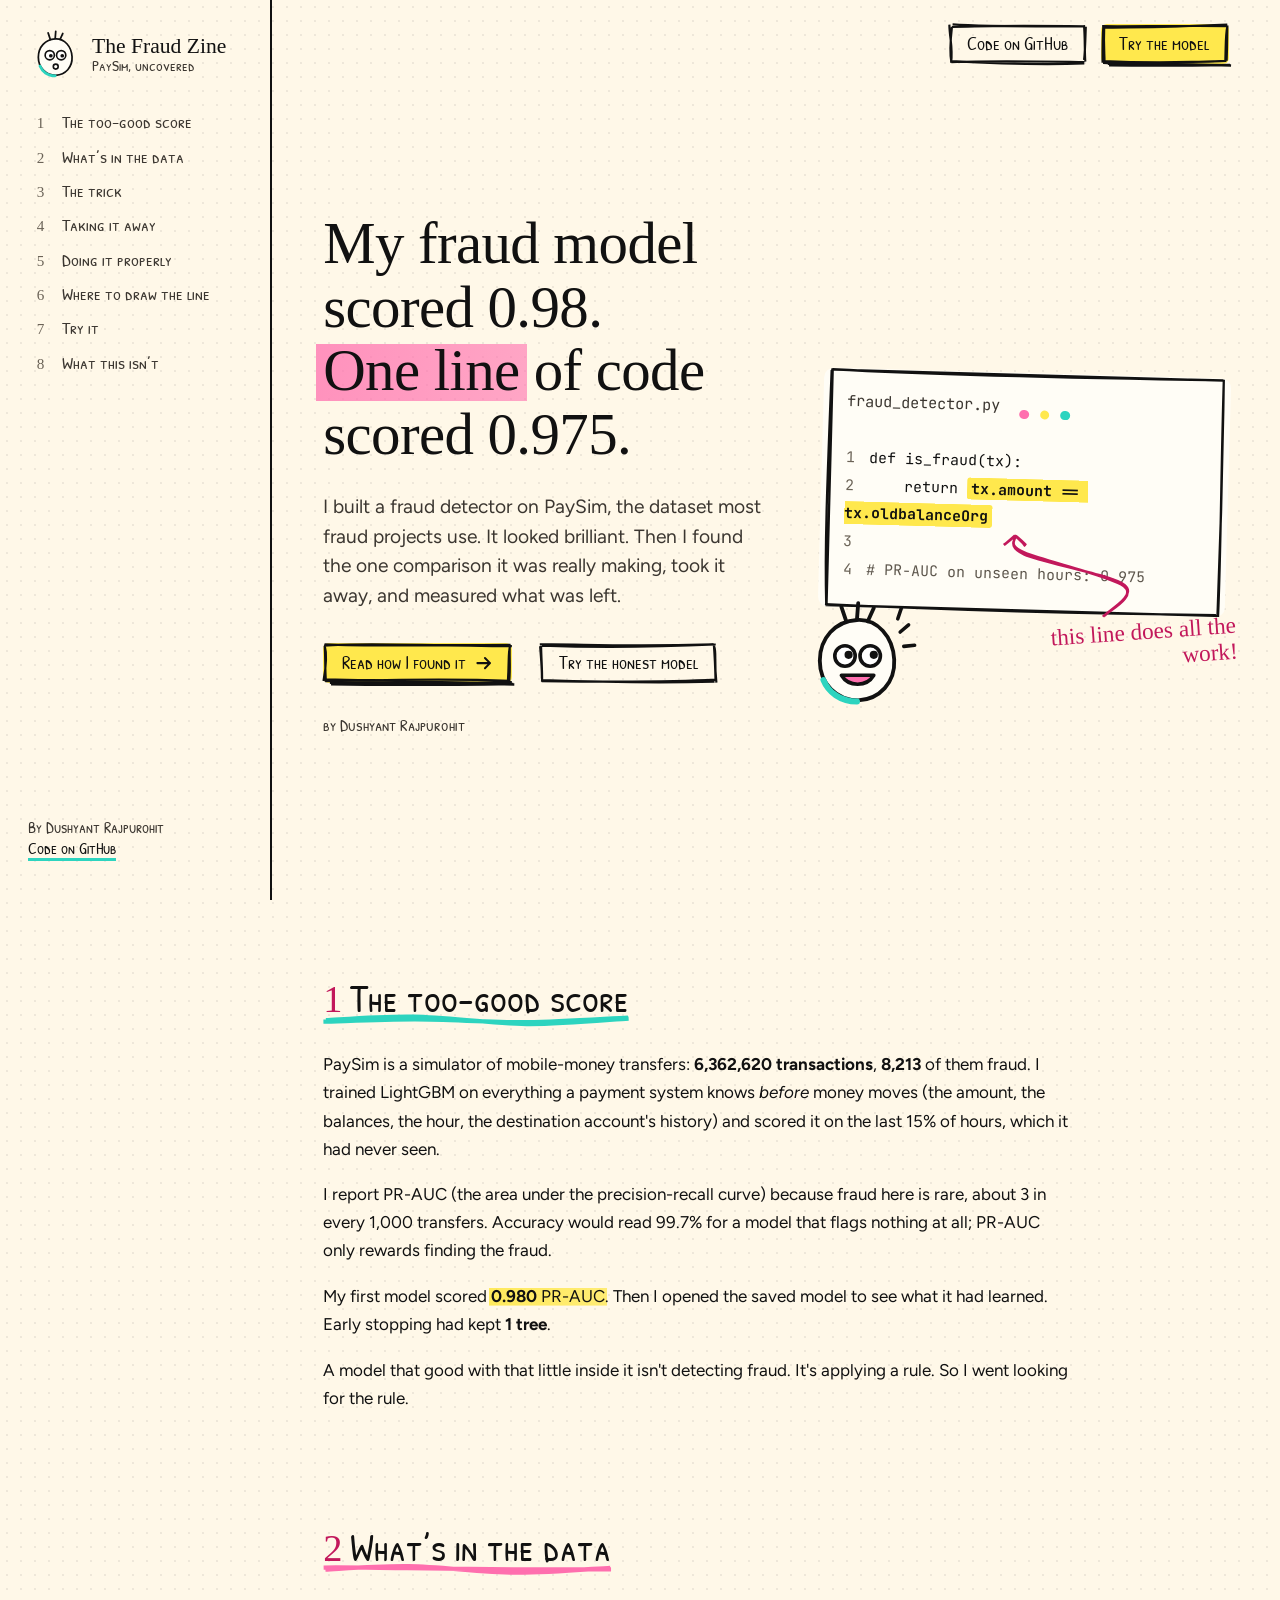
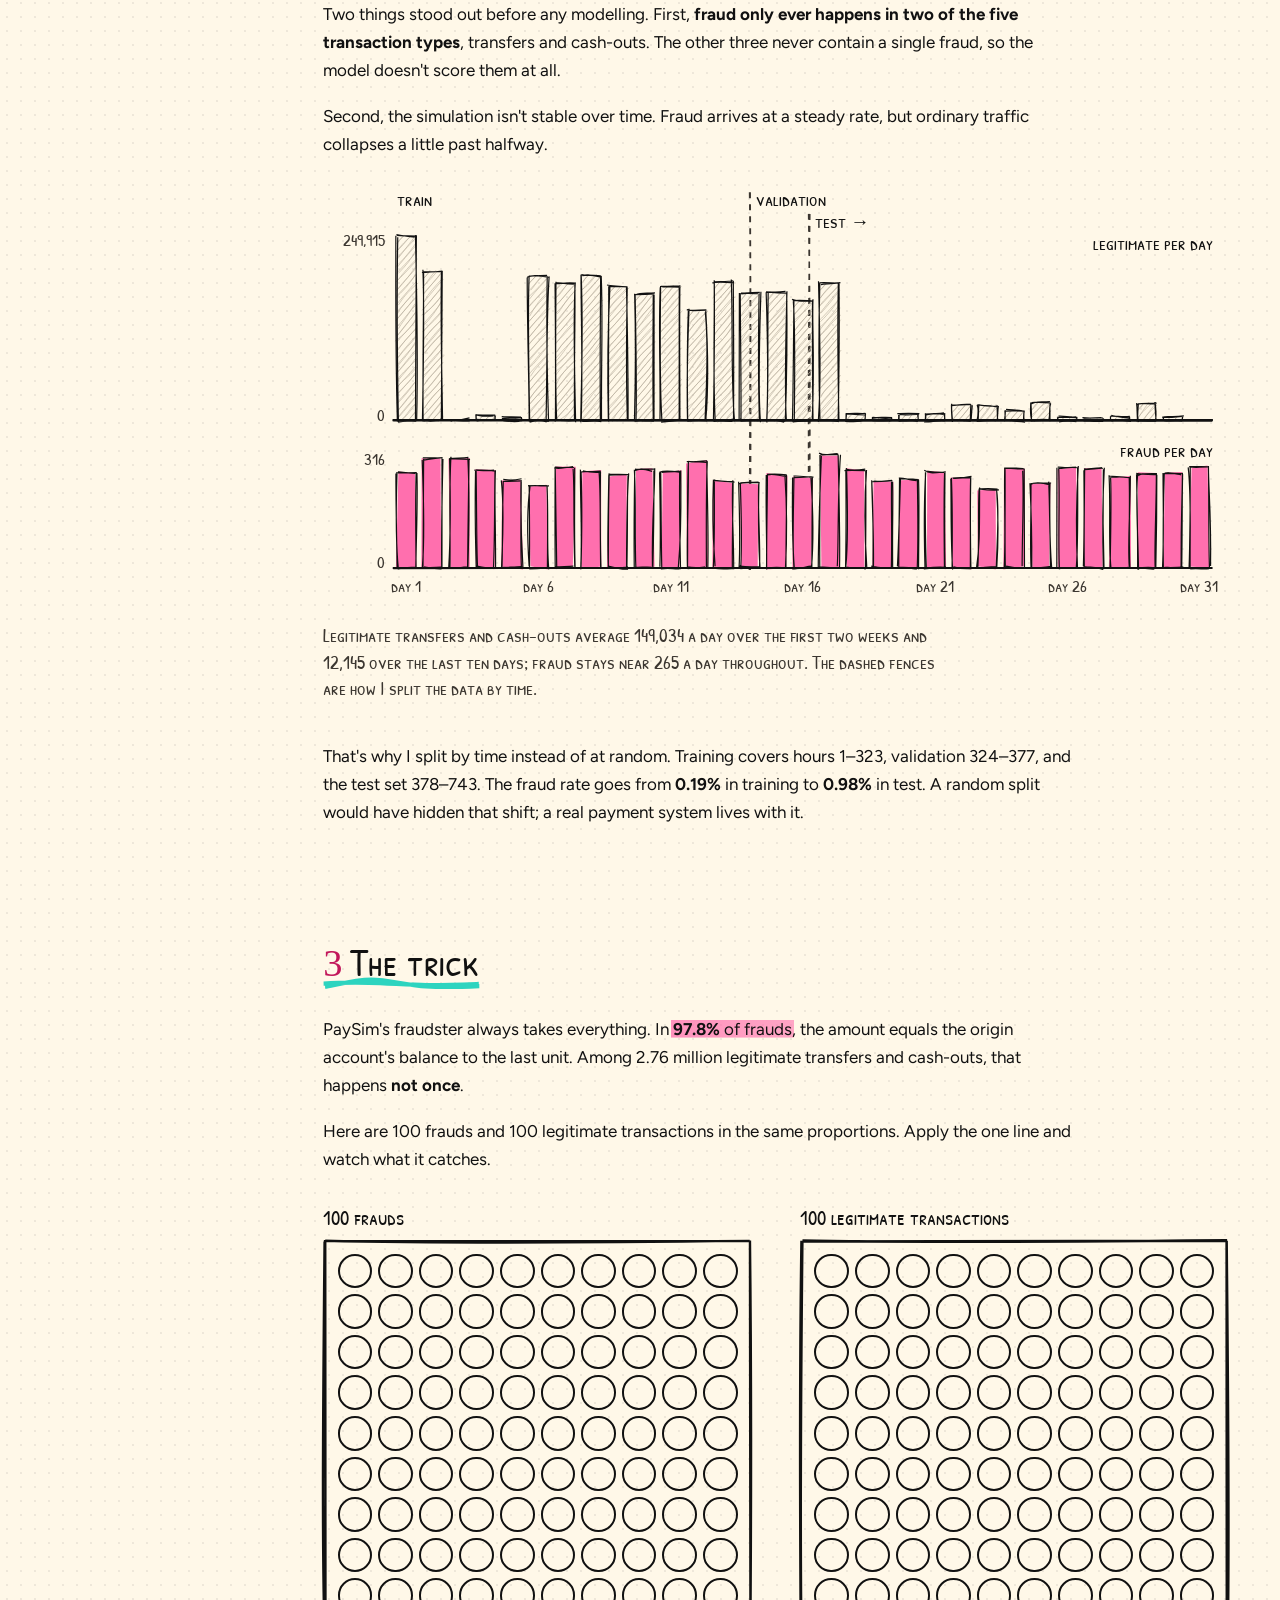
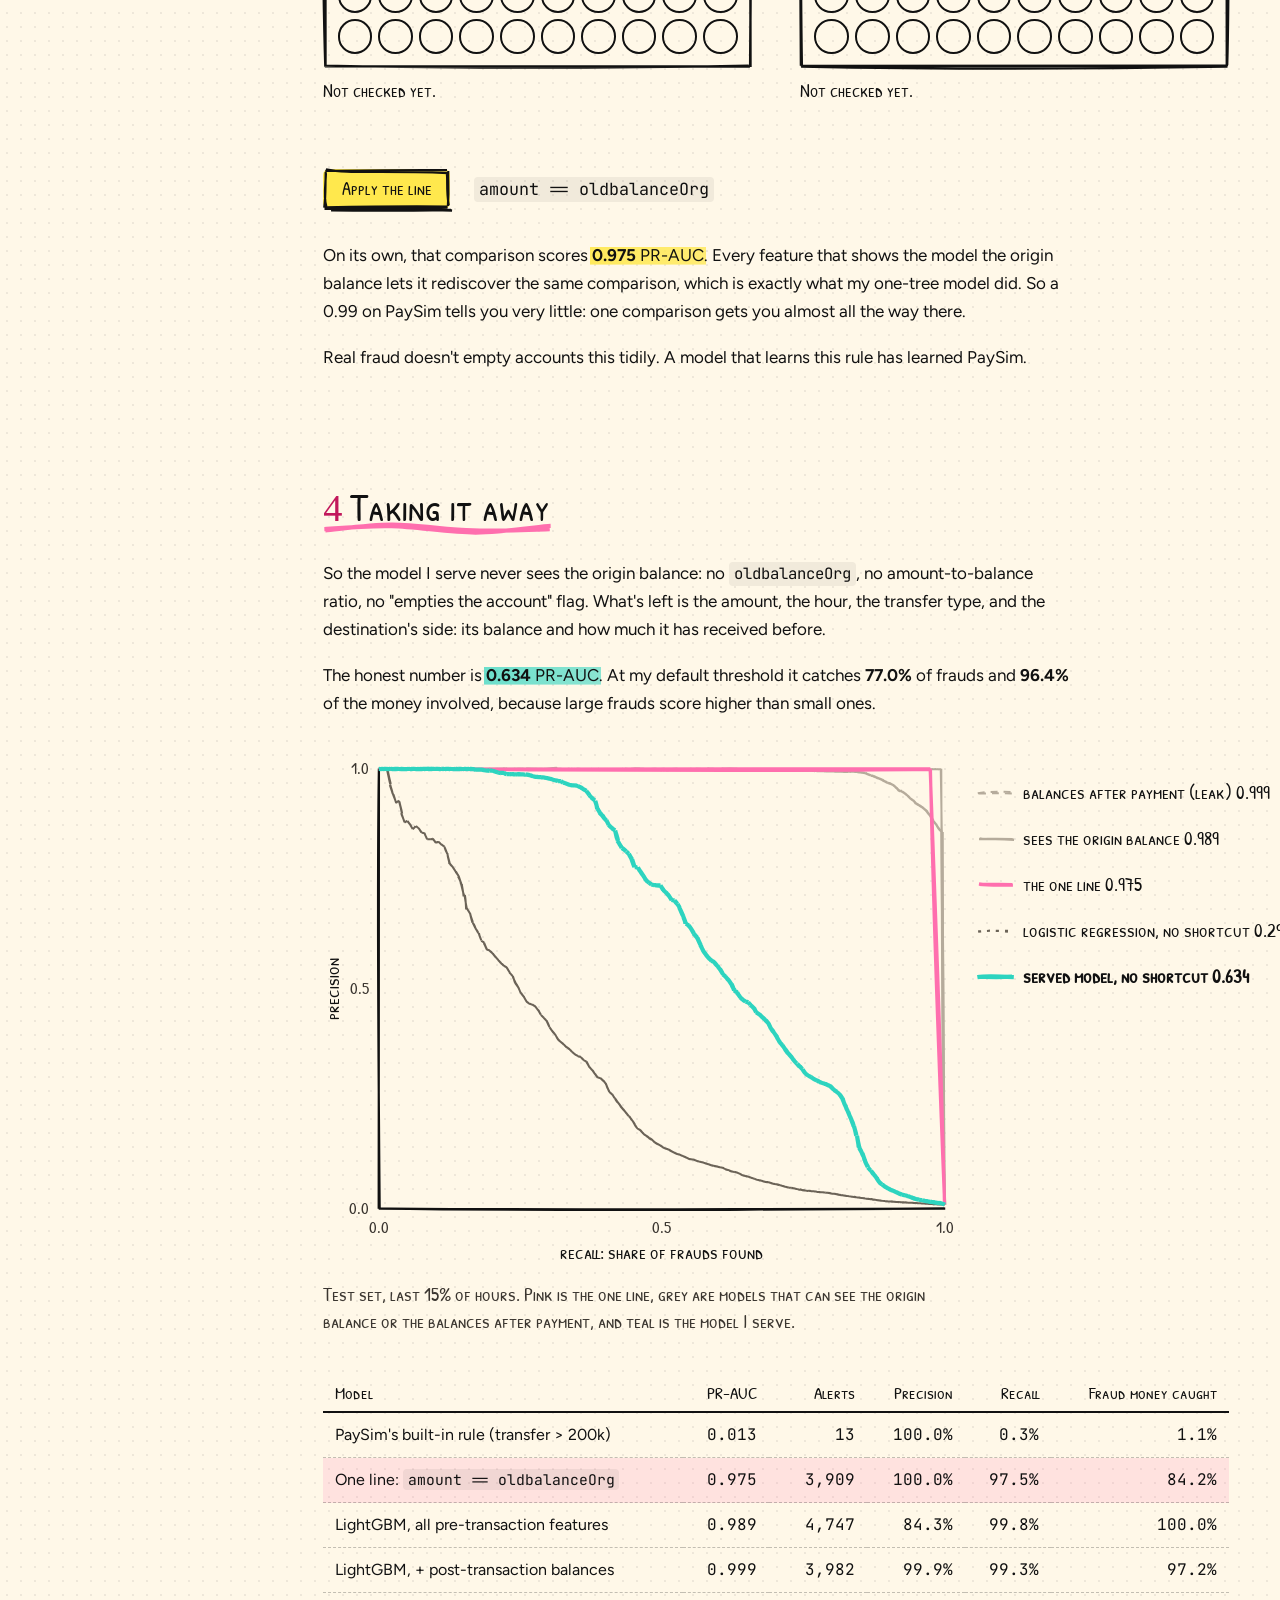
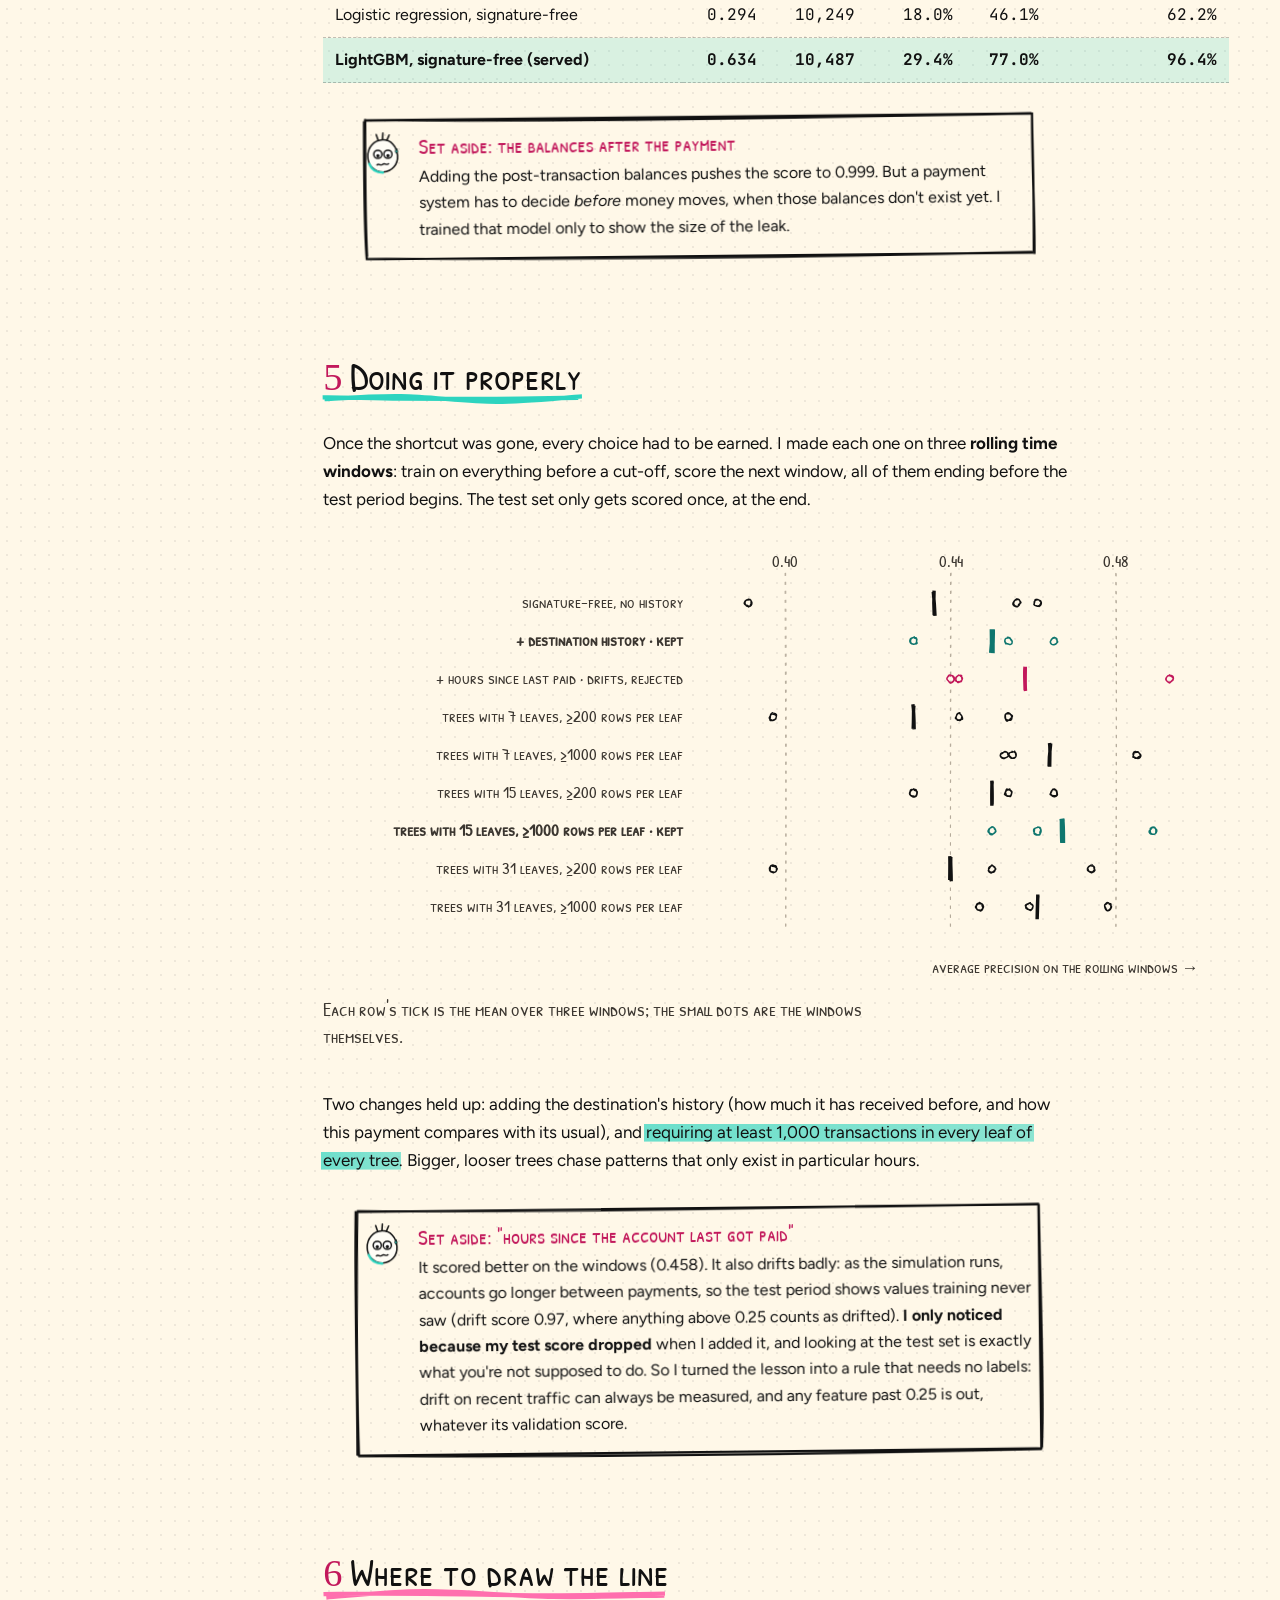
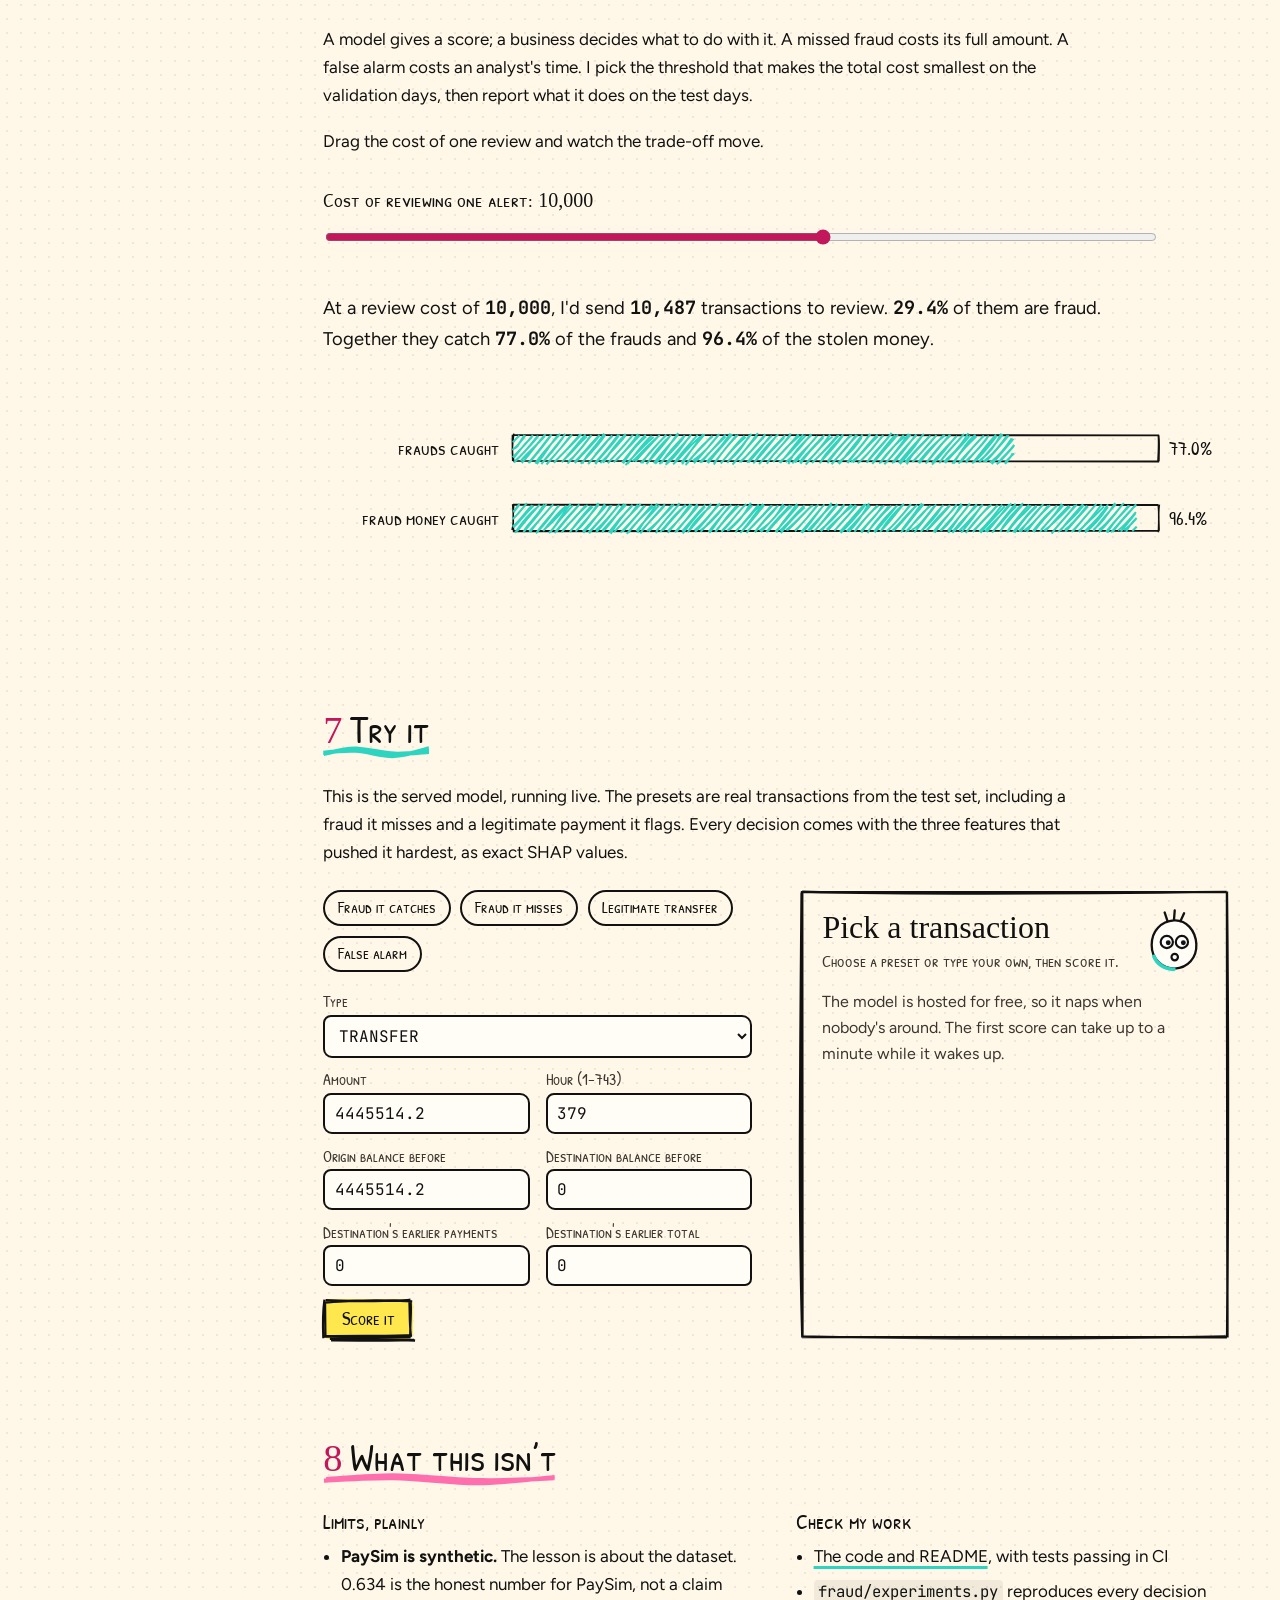
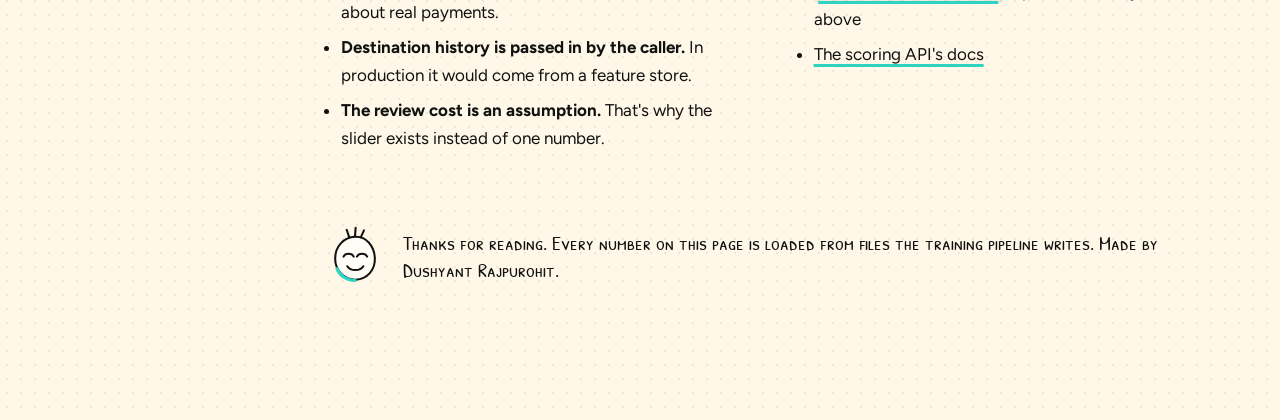
==== docs/index.html @ dcfe2e03 "Story site: a hand-drawn zine telling the project, every number loaded from pipeline output - docs/:" ====
<!doctype html>
<html lang="en">
<head>
<meta charset="utf-8">
<meta name="viewport" content="width=device-width, initial-scale=1">
<title>The Fraud Model That Learned One Line</title>
<meta name="description" content="My fraud model scored 0.98 on PaySim. One line of code scored 0.975. How I found the shortcut, took it away, and built an honest model, by Dushyant Rajpurohit.">
<meta property="og:title" content="The fraud model that learned one line">
<meta property="og:description" content="PaySim fraud can be caught with amount == oldbalanceOrg. Here's what is left when you take that away.">
<meta property="og:type" content="article">
<link rel="preconnect" href="https://fonts.googleapis.com">
<link rel="preconnect" href="https://fonts.gstatic.com" crossorigin>
<link href="https://fonts.googleapis.com/css2?family=Figtree:ital,wght@0,400;0,700;1,400&family=JetBrains+Mono:wght@400;700&family=Patrick+Hand+SC&family=Permanent+Marker&display=swap" rel="stylesheet">
<link rel="stylesheet" href="zine.css">
<link rel="icon" href="data:image/svg+xml,%3Csvg xmlns='http://www.w3.org/2000/svg' viewBox='0 0 100 100'%3E%3Ccircle cx='50' cy='55' r='32' fill='%23fff8e8' stroke='%23111' stroke-width='6'/%3E%3Ccircle cx='39' cy='52' r='6'/%3E%3Ccircle cx='61' cy='52' r='6'/%3E%3C/svg%3E">
</head>
<body>

<!-- the mascot, in four moods -->
<svg width="0" height="0" style="position:absolute" aria-hidden="true">
  <defs>
    <g id="m-head">
      <path d="M50 20c-18 1-31 15-31 34 0 19 14 33 32 33 18-1 31-15 30-34-1-19-14-34-31-33z" fill="#fffdf6" stroke="#111" stroke-width="3.2" stroke-linecap="round"/>
      <path d="M22 70c4 10 14 18 28 18" fill="none" stroke="#2dd4bf" stroke-width="5" stroke-linecap="round"/>
      <path d="M41 21l-4-12M50 19l1-13M59 21l5-11" stroke="#111" stroke-width="3.2" stroke-linecap="round"/>
    </g>
    <g id="m-eyes">
      <circle cx="40" cy="50" r="8.5" fill="#fff" stroke="#111" stroke-width="3"/>
      <circle cx="61" cy="50" r="8.5" fill="#fff" stroke="#111" stroke-width="3"/>
    </g>
  </defs>
  <symbol id="m-curious" viewBox="0 0 100 100">
    <use href="#m-head"/><use href="#m-eyes"/>
    <circle cx="42" cy="51" r="3.4" fill="#111"/><circle cx="63" cy="51" r="3.4" fill="#111"/>
    <circle cx="51" cy="71" r="4.5" fill="none" stroke="#111" stroke-width="3"/>
  </symbol>
  <symbol id="m-gotcha" viewBox="0 0 100 100">
    <use href="#m-head"/><use href="#m-eyes"/>
    <circle cx="43" cy="49" r="3.4" fill="#111"/><circle cx="64" cy="49" r="3.4" fill="#111"/>
    <path d="M37 66c6 10 21 10 27 0z" fill="#ff6fae" stroke="#111" stroke-width="3" stroke-linejoin="round"/>
    <path d="M86 30l7-6M89 42l9-1M84 19l3-9" stroke="#111" stroke-width="3" stroke-linecap="round"/>
  </symbol>
  <symbol id="m-worried" viewBox="0 0 100 100">
    <use href="#m-head"/><use href="#m-eyes"/>
    <circle cx="40" cy="53" r="3.4" fill="#111"/><circle cx="61" cy="53" r="3.4" fill="#111"/>
    <path d="M38 72c4-4 8 3 12-1s8 3 12-1" fill="none" stroke="#111" stroke-width="3" stroke-linecap="round"/>
    <path d="M79 38c3 5 3 9 0 10-3-1-3-5 0-10z" fill="#2dd4bf" stroke="#111" stroke-width="2"/>
  </symbol>
  <symbol id="m-happy" viewBox="0 0 100 100">
    <use href="#m-head"/>
    <path d="M32 51c3-6 13-6 16 0M53 51c3-6 13-6 16 0" fill="none" stroke="#111" stroke-width="3.2" stroke-linecap="round"/>
    <path d="M38 66c5 8 20 8 25 0" fill="none" stroke="#111" stroke-width="3.2" stroke-linecap="round"/>
  </symbol>
</svg>

<div class="layout">
  <nav class="rail" aria-label="Contents">
    <a class="brand" href="#top">
      <svg aria-hidden="true"><use href="#m-curious"/></svg>
      <span class="brand-name">The Fraud Zine<span>PaySim, uncovered</span></span>
    </a>
    <button class="toc-toggle" type="button" aria-expanded="false" aria-controls="toc">Contents</button>
    <ol class="toc" id="toc">
      <li><a href="#score"><span>1</span>The too-good score</a></li>
      <li><a href="#data"><span>2</span>What’s in the data</a></li>
      <li><a href="#trick"><span>3</span>The trick</a></li>
      <li><a href="#honest"><span>4</span>Taking it away</a></li>
      <li><a href="#properly"><span>5</span>Doing it properly</a></li>
      <li><a href="#threshold"><span>6</span>Where to draw the line</a></li>
      <li><a href="#try"><span>7</span>Try it</a></li>
      <li><a href="#limits"><span>8</span>What this isn’t</a></li>
    </ol>
    <p class="rail-note">By Dushyant Rajpurohit<br><a href="https://github.com/DushyantRajpurohit/paysim-fraud-detection">Code on GitHub</a></p>
  </nav>

  <main class="main" id="top">
    <div class="topbar">
      <a class="btn" href="https://github.com/DushyantRajpurohit/paysim-fraud-detection"><span>Code on GitHub</span></a>
      <a class="btn primary" href="#try"><span>Try the model</span></a>
    </div>

    <section class="hero" aria-labelledby="title">
      <div>
        <h1 id="title">My fraud model scored <span class="num" data-v="first.pr2">0.98</span>.<br><span class="hl p">One line</span> of code scored <span class="num" data-v="rule.pr">0.975</span>.</h1>
        <p class="dek">I built a fraud detector on PaySim, the dataset most fraud projects use. It looked brilliant. Then I found the one comparison it was really making, took it away, and measured what was left.</p>
        <div class="hero-actions">
          <a class="btn primary" href="#score"><span>Read how I found it</span><svg class="arrow" viewBox="0 0 24 24" aria-hidden="true"><path d="M4 12h15m-6-6 6 6-6 6" fill="none" stroke="currentColor" stroke-width="2.4" stroke-linecap="round" stroke-linejoin="round"/></svg></a>
          <a class="btn" href="#try"><span>Try the honest model</span></a>
        </div>
        <p class="byline">by Dushyant Rajpurohit</p>
      </div>
      <div class="reveal-card">
        <div class="codecard" id="codecard">
          <div class="file"><span>fraud_detector.py</span><span class="dots" aria-hidden="true"><i style="background:#ff6fae"></i><i style="background:#ffe84d"></i><i style="background:#2dd4bf"></i></span></div>
<pre><span class="ln">1</span>def is_fraud(tx):
<span class="ln">2</span>    return <span class="hit" id="hit">tx.amount == tx.oldbalanceOrg</span>
<span class="ln">3</span>
<span class="ln">4</span><span style="color:#5d564c"># PR-AUC on unseen hours: <span data-v="rule.pr">0.975</span></span></pre>
        </div>
        <p class="callout" id="callout">this line does all the work!</p>
        <svg class="hero-mascot" role="img" aria-label="The zine's mascot, grinning: gotcha"><use href="#m-gotcha"/></svg>
        <svg class="doodle" id="hero-arrow" aria-hidden="true"></svg>
      </div>
    </section>

    <section class="chapter" id="score" aria-labelledby="h-score">
      <header><h2 id="h-score"><span class="n">1</span>The too-good score</h2></header>
      <div class="prose">
        <p>PaySim is a simulator of mobile-money transfers: <strong>6,362,620 transactions</strong>, <strong>8,213</strong> of them fraud. I trained LightGBM on everything a payment system knows <em>before</em> money moves (the amount, the balances, the hour, the destination account's history) and scored it on the last 15% of hours, which it had never seen.</p>
        <p>I report PR-AUC (the area under the precision-recall curve) because fraud here is rare, about 3 in every 1,000 transfers. Accuracy would read 99.7% for a model that flags nothing at all; PR-AUC only rewards finding the fraud.</p>
        <p>My first model scored <span class="hl y"><strong data-v="first.pr3">0.980</strong> PR-AUC</span>. Then I opened the saved model to see what it had learned. Early stopping had kept <strong data-v="first.trees">1 tree</strong>.</p>
        <p>A model that good with that little inside it isn't detecting fraud. It's applying a rule. So I went looking for the rule.</p>
      </div>
    </section>

    <section class="chapter" id="data" aria-labelledby="h-data">
      <header><h2 id="h-data"><span class="n">2</span>What’s in the data</h2></header>
      <div class="prose">
        <p>Two things stood out before any modelling. First, <strong>fraud only ever happens in two of the five transaction types</strong>, transfers and cash-outs. The other three never contain a single fraud, so the model doesn't score them at all.</p>
        <p>Second, the simulation isn't stable over time. Fraud arrives at a steady rate, but ordinary traffic collapses a little past halfway.</p>
      </div>
      <figure>
        <svg class="chart" id="volume-chart" viewBox="0 0 960 420" role="img" aria-labelledby="volume-title volume-desc">
          <title id="volume-title">Transfers and cash-outs per day, legitimate versus fraud</title>
          <desc id="volume-desc">Legitimate volume per day across the 31 simulated days, with fraud per day underneath. Legitimate volume falls sharply after day 16 while fraud stays roughly flat.</desc>
        </svg>
        <figcaption id="volume-caption">Each bar is one simulated day. The shaded bands are how I split the data by time: train, validation, test.</figcaption>
      </figure>
      <div class="prose">
        <p>That's why I split by time instead of at random. Training covers hours <span data-v="split.train">1–323</span>, validation <span data-v="split.val">324–377</span>, and the test set <span data-v="split.test">378–743</span>. The fraud rate goes from <strong data-v="split.trainRate">0.19%</strong> in training to <strong data-v="split.testRate">0.98%</strong> in test. A random split would have hidden that shift; a real payment system lives with it.</p>
      </div>
    </section>

    <section class="chapter" id="trick" aria-labelledby="h-trick">
      <header><h2 id="h-trick"><span class="n">3</span>The trick</h2></header>
      <div class="prose">
        <p>PaySim's fraudster always takes everything. In <span class="hl p"><strong data-v="sig.fraudPct">97.8%</strong> of frauds</span>, the amount equals the origin account's balance to the last unit. Among <span data-v="sig.legitM">2.76 million</span> legitimate transfers and cash-outs, that happens <strong data-v="sig.legitEqual">not once</strong>.</p>
        <p>Here are 100 frauds and 100 legitimate transactions in the same proportions. Apply the one line and watch what it catches.</p>
      </div>
      <div class="trick" id="trickfield">
        <div class="field">
          <h3>100 frauds</h3>
          <div class="dots" id="dots-fraud" aria-hidden="true"></div>
          <p class="tally" id="tally-fraud" aria-live="polite">Not checked yet.</p>
        </div>
        <div class="field">
          <h3>100 legitimate transactions</h3>
          <div class="dots" id="dots-legit" aria-hidden="true"></div>
          <p class="tally" id="tally-legit" aria-live="polite">Not checked yet.</p>
        </div>
        <div class="switch-row">
          <button class="btn primary" type="button" id="apply" aria-pressed="false"><span>Apply the line</span></button>
          <code>amount == oldbalanceOrg</code>
        </div>
      </div>
      <div class="prose">
        <p>On its own, that comparison scores <span class="hl y"><strong data-v="rule.pr">0.975</strong> PR-AUC</span>. Every feature that shows the model the origin balance lets it rediscover the same comparison, which is exactly what my one-tree model did. So a 0.99 on PaySim tells you very little: one comparison gets you almost all the way there.</p>
        <p>Real fraud doesn't empty accounts this tidily. A model that learns this rule has learned PaySim.</p>
      </div>
    </section>

    <section class="chapter" id="honest" aria-labelledby="h-honest">
      <header><h2 id="h-honest"><span class="n">4</span>Taking it away</h2></header>
      <div class="prose">
        <p>So the model I serve never sees the origin balance: no <code>oldbalanceOrg</code>, no amount-to-balance ratio, no "empties the account" flag. What's left is the amount, the hour, the transfer type, and the destination's side: its balance and how much it has received before.</p>
        <p>The honest number is <span class="hl t"><strong data-v="served.pr">0.634</strong> PR-AUC</span>. At my default threshold it catches <strong data-v="served.recall">77.0%</strong> of frauds and <strong data-v="served.amount">96.4%</strong> of the money involved, because large frauds score higher than small ones.</p>
      </div>
      <figure>
        <svg class="chart" id="pr-chart" viewBox="0 0 960 520" role="img" aria-labelledby="pr-title pr-desc">
          <title id="pr-title">Precision-recall curves on the test set</title>
          <desc id="pr-desc">The one-line rule and the models that can see the origin balance sit near the top right. The served signature-free model is the honest curve below them, well above logistic regression.</desc>
        </svg>
        <figcaption>Test set, last 15% of hours. Pink is the one line, grey are models that can see the origin balance or the balances after payment, and teal is the model I serve.</figcaption>
      </figure>
      <div class="table-wrap">
        <table>
          <thead><tr><th scope="col">Model</th><th scope="col" class="num">PR-AUC</th><th scope="col" class="num">Alerts</th><th scope="col" class="num">Precision</th><th scope="col" class="num">Recall</th><th scope="col" class="num">Fraud money caught</th></tr></thead>
          <tbody id="results-body">
            <tr><td>PaySim's built-in rule (transfer &gt; 200k)</td><td class="num">0.013</td><td class="num">13</td><td class="num">100.0%</td><td class="num">0.3%</td><td class="num">1.1%</td></tr>
            <tr class="trick"><td>One line: <code>amount == oldbalanceOrg</code></td><td class="num">0.975</td><td class="num">3,909</td><td class="num">100.0%</td><td class="num">97.5%</td><td class="num">84.2%</td></tr>
            <tr><td>LightGBM, all pre-transaction features</td><td class="num">0.989</td><td class="num">4,747</td><td class="num">84.3%</td><td class="num">99.8%</td><td class="num">100.0%</td></tr>
            <tr><td>LightGBM, + post-transaction balances</td><td class="num">0.999</td><td class="num">3,982</td><td class="num">99.9%</td><td class="num">99.3%</td><td class="num">97.2%</td></tr>
            <tr><td>Logistic regression, signature-free</td><td class="num">0.294</td><td class="num">10,249</td><td class="num">18.0%</td><td class="num">46.1%</td><td class="num">62.2%</td></tr>
            <tr class="served"><td>LightGBM, signature-free (served)</td><td class="num">0.634</td><td class="num">10,487</td><td class="num">29.4%</td><td class="num">77.0%</td><td class="num">96.4%</td></tr>
          </tbody>
        </table>
      </div>
      <aside class="setaside" aria-labelledby="sa-leak">
        <svg class="face" aria-hidden="true"><use href="#m-worried"/></svg>
        <h3 id="sa-leak">Set aside: the balances after the payment</h3>
        <p>Adding the post-transaction balances pushes the score to <span data-v="leaky.pr">0.999</span>. But a payment system has to decide <em>before</em> money moves, when those balances don't exist yet. I trained that model only to show the size of the leak.</p>
      </aside>
    </section>

    <section class="chapter" id="properly" aria-labelledby="h-properly">
      <header><h2 id="h-properly"><span class="n">5</span>Doing it properly</h2></header>
      <div class="prose">
        <p>Once the shortcut was gone, every choice had to be earned. I made each one on three <strong>rolling time windows</strong>: train on everything before a cut-off, score the next window, all of them ending before the test period begins. The test set only gets scored once, at the end.</p>
      </div>
      <figure>
        <svg class="chart" id="folds-chart" viewBox="0 0 960 470" role="img" aria-labelledby="folds-title folds-desc">
          <title id="folds-title">Mean average precision across three rolling windows, for each candidate</title>
          <desc id="folds-desc">Adding destination history lifts the mean; requiring at least 1,000 rows per leaf lifts it further. The hours-since-last-payment feature scores higher but is rejected for drift.</desc>
        </svg>
        <figcaption>Each row's tick is the mean over three windows; the small dots are the windows themselves.</figcaption>
      </figure>
      <div class="prose">
        <p>Two changes held up: adding the destination's history (how much it has received before, and how this payment compares with its usual), and <span class="hl t">requiring at least 1,000 transactions in every leaf of every tree</span>. Bigger, looser trees chase patterns that only exist in particular hours.</p>
      </div>
      <aside class="setaside" aria-labelledby="sa-drift">
        <svg class="face" aria-hidden="true"><use href="#m-worried"/></svg>
        <h3 id="sa-drift">Set aside: "hours since the account last got paid"</h3>
        <p>It scored better on the windows (<span data-v="exp.hoursMean">0.458</span>). It also drifts badly: as the simulation runs, accounts go longer between payments, so the test period shows values training never saw (drift score <span data-v="exp.hoursPsi">0.967</span>, where anything above 0.25 counts as drifted). <strong>I only noticed because my test score dropped</strong> when I added it, and looking at the test set is exactly what you're not supposed to do. So I turned the lesson into a rule that needs no labels: drift on recent traffic can always be measured, and any feature past 0.25 is out, whatever its validation score.</p>
      </aside>
    </section>

    <section class="chapter" id="threshold" aria-labelledby="h-threshold">
      <header><h2 id="h-threshold"><span class="n">6</span>Where to draw the line</h2></header>
      <div class="prose">
        <p>A model gives a score; a business decides what to do with it. A missed fraud costs its full amount. A false alarm costs an analyst's time. I pick the threshold that makes the total cost smallest on the validation days, then report what it does on the test days.</p>
        <p>Drag the cost of one review and watch the trade-off move.</p>
      </div>
      <div class="slider">
        <label for="cost">Cost of reviewing one alert: <output id="cost-out" for="cost">10,000</output></label>
        <input type="range" id="cost" min="0" max="30" step="1" value="15" aria-describedby="readout">
      </div>
      <p class="readout" id="readout" aria-live="polite">At a review cost of <b>10,000</b>, I'd send <b>10,487</b> transactions to review. <b>29.4%</b> of them are fraud, and they hold <b>96.4%</b> of the stolen money.</p>
      <figure>
        <svg class="chart" id="cost-chart" viewBox="0 0 960 150" role="img" aria-labelledby="cost-title">
          <title id="cost-title">Share of frauds and of fraud money caught at the chosen review cost</title>
        </svg>
      </figure>
    </section>

    <section class="chapter" id="try" aria-labelledby="h-try">
      <header><h2 id="h-try"><span class="n">7</span>Try it</h2></header>
      <div class="prose">
        <p>This is the served model, running live. The presets are real transactions from the test set, including a fraud it misses and a legitimate payment it flags. Every decision comes with the three features that pushed it hardest, as exact SHAP values.</p>
      </div>
      <div class="scorer">
        <div>
          <div class="presets" id="presets" role="group" aria-label="Real test-set transactions"></div>
          <form class="form" id="score-form">
            <label class="full">Type
              <select name="type"><option>TRANSFER</option><option>CASH_OUT</option><option>PAYMENT</option><option>CASH_IN</option><option>DEBIT</option></select>
            </label>
            <label>Amount<input name="amount" type="number" min="0" step="any" required></label>
            <label>Hour (1–743)<input name="step" type="number" min="1" max="743" step="1" required></label>
            <label>Origin balance before<input name="oldbalanceOrg" type="number" min="0" step="any" required></label>
            <label>Destination balance before<input name="oldbalanceDest" type="number" min="0" step="any" required></label>
            <label>Destination's earlier payments<input name="dest_prior_txns" type="number" min="0" step="1" required></label>
            <label>Destination's earlier total<input name="dest_prior_amount" type="number" min="0" step="any" required></label>
            <div class="full"><button class="btn primary" type="submit" id="score-btn"><span>Score it</span></button></div>
          </form>
        </div>
        <div class="result" id="result" aria-live="polite">
          <svg class="face" id="result-face" aria-hidden="true"><use href="#m-curious"/></svg>
          <p class="verdict" id="verdict">Pick a transaction</p>
          <p class="meta" id="result-meta">Choose a preset or type your own, then score it.</p>
          <p class="msg" id="result-msg">The model is hosted for free, so it naps when nobody's around. The first score can take up to a minute while it wakes up.</p>
          <svg class="chart reasons" id="reasons" viewBox="0 0 440 170" aria-hidden="true"></svg>
        </div>
      </div>
    </section>

    <section class="chapter" id="limits" aria-labelledby="h-limits">
      <header><h2 id="h-limits"><span class="n">8</span>What this isn’t</h2></header>
      <div class="closing">
        <div>
          <h3>Limits, plainly</h3>
          <ul>
            <li><strong>PaySim is synthetic.</strong> The lesson is about the dataset. 0.634 is the honest number for PaySim, not a claim about real payments.</li>
            <li><strong>Destination history is passed in by the caller.</strong> In production it would come from a feature store.</li>
            <li><strong>The review cost is an assumption.</strong> That's why the slider exists instead of one number.</li>
          </ul>
        </div>
        <div>
          <h3>Check my work</h3>
          <ul>
            <li><a href="https://github.com/DushyantRajpurohit/paysim-fraud-detection">The code and README</a>, with tests passing in CI</li>
            <li><a href="https://github.com/DushyantRajpurohit/paysim-fraud-detection/blob/main/fraud/experiments.py"><code>fraud/experiments.py</code></a> reproduces every decision above</li>
            <li><a href="https://paysim-fraud-detection-591g.onrender.com/docs">The scoring API's docs</a></li>
          </ul>
        </div>
      </div>
      <p class="signoff"><svg aria-hidden="true"><use href="#m-happy"/></svg><span>Thanks for reading. Every number on this page is loaded from files the training pipeline writes. Made by Dushyant Rajpurohit.</span></p>
    </section>
  </main>
</div>

<script src="vendor/rough.js"></script>
<script src="zine.js"></script>
</body>
</html>
---- docs/zine.css ----
:root {
  --paper: #fff8e8;
  --paper-deep: #f6ecd2;
  --ink: #111111;
  --ink-soft: #3b3630;
  --ink-faint: #6b6357;
  --yellow: #ffe84d;
  --pink: #ff6fae;
  --pink-ink: #c2185b;
  --teal: #2dd4bf;
  --teal-ink: #0f766e;
  --rail: 17rem;
  --measure: 68ch;
  --marker: "Permanent Marker", "Comic Sans MS", cursive;
  --hand: "Patrick Hand SC", "Comic Sans MS", cursive;
  --body: "Figtree", system-ui, sans-serif;
  --mono: "JetBrains Mono", ui-monospace, monospace;
  --ease: cubic-bezier(0.16, 1, 0.3, 1);
}

* { box-sizing: border-box; }
html { scroll-behavior: smooth; scroll-padding-top: 1.5rem; }
@media (prefers-reduced-motion: reduce) { html { scroll-behavior: auto; } }

body {
  margin: 0;
  background-color: var(--paper);
  /* zine dot: a faint printed screen on the paper */
  background-image: radial-gradient(rgba(17, 17, 17, 0.07) 0.8px, transparent 0.9px);
  background-size: 14px 14px;
  color: var(--ink);
  font: 400 1.0625rem/1.65 var(--body);
  -webkit-font-smoothing: antialiased;
  caret-color: var(--pink-ink);
}
::selection { background: var(--yellow); color: var(--ink); }
:focus-visible { outline: 3px solid var(--teal-ink); outline-offset: 3px; border-radius: 4px; }
html { scrollbar-color: var(--ink-soft) var(--paper-deep); }

a { color: var(--ink); text-decoration-color: var(--teal); text-decoration-thickness: 3px; text-underline-offset: 4px; }
a:hover { text-decoration-color: var(--pink); }

/* ---------- frame: rail + main ---------- */
.layout { display: grid; grid-template-columns: var(--rail) minmax(0, 1fr); }

.rail {
  position: sticky; top: 0; height: 100vh; padding: 1.75rem 1.25rem 1.5rem 1.75rem;
  display: flex; flex-direction: column; gap: 1.5rem;
  border-right: 2.5px solid var(--ink);
}
.brand { display: flex; align-items: center; gap: 0.6rem; text-decoration: none; }
.brand svg { width: 3.4rem; height: 3.4rem; flex: none; }
.brand-name { font: 400 1.35rem/1.05 var(--marker); }
.brand-name span { display: block; font: 400 0.95rem/1.2 var(--hand); color: var(--ink-soft); }

.toc { list-style: none; margin: 0; padding: 0; display: grid; gap: 0.15rem; }
.toc a {
  display: grid; grid-template-columns: 1.6rem 1fr; align-items: baseline;
  padding: 0.3rem 0.55rem; border-radius: 6px; text-decoration: none;
  font: 400 1.12rem/1.25 var(--hand); color: var(--ink-soft);
  transition: background-color 0.3s var(--ease), color 0.3s var(--ease);
}
.toc a span { font-family: var(--marker); font-size: 0.95rem; color: var(--ink-faint); }
.toc a:hover { color: var(--ink); background: rgba(255, 232, 77, 0.45); }
.toc a[aria-current="true"] { color: var(--ink); background: var(--pink); }
.toc a[aria-current="true"] span { color: var(--ink); }

.rail-note { margin-top: auto; font: 400 1rem/1.35 var(--hand); color: var(--ink-soft); }
.rail-note a { font-family: var(--hand); }

.main { min-width: 0; padding: 0 clamp(1.25rem, 4vw, 4.5rem) 6rem; }

.topbar { display: flex; justify-content: flex-end; gap: 0.9rem; padding: 1.5rem 0 0; }

/* sketched buttons: rough.js draws the outline into .sketch */
.btn {
  position: relative; display: inline-flex; align-items: center; gap: 0.5rem;
  padding: 0.55rem 1.15rem; border: 0; background: none; cursor: pointer;
  font: 400 1.15rem/1.2 var(--hand); color: var(--ink); text-decoration: none;
  transition: transform 0.25s var(--ease);
}
.btn > .sketch { position: absolute; inset: 0; width: 100%; height: 100%; pointer-events: none; overflow: visible; }
.btn > span, .btn > svg:not(.sketch) { position: relative; }
.btn.primary { background: var(--yellow); border-radius: 6px; }
.btn:hover { transform: translate(-1px, -2px) rotate(-0.6deg); }
.btn:active { transform: translate(0, 0); }
.btn[disabled] { cursor: progress; opacity: 0.6; transform: none; }
.btn .arrow { width: 1.1em; height: 1.1em; }

/* ---------- hero ---------- */
.hero {
  display: grid; grid-template-columns: minmax(0, 1.05fr) minmax(0, 0.95fr); gap: 2rem 3rem;
  align-items: center; padding: clamp(2rem, 6vh, 4.5rem) 0 3rem; min-height: min(calc(100vh - 4rem), 52rem);
}
.hero h1 {
  margin: 0; font: 400 clamp(2.5rem, 4.6vw, 4.6rem)/1.08 var(--marker); letter-spacing: -0.01em;
  text-wrap: balance;
}
.hero h1 .num { white-space: nowrap; }
.dek { max-width: 46ch; margin: 1.6rem 0 2rem; font-size: 1.2rem; line-height: 1.55; color: var(--ink-soft); }
.hero-actions { display: flex; flex-wrap: wrap; align-items: center; gap: 1.25rem 1.75rem; }
.byline { margin-top: 2rem; font: 400 1.05rem/1.3 var(--hand); color: var(--ink-soft); }

.reveal-card { position: relative; padding: 1.25rem 0 0; }
.codecard {
  position: relative; padding: 1.4rem 1.5rem 1.5rem; transform: rotate(1.6deg);
  background: #fffdf6; border-radius: 10px;
}
.codecard > .sketch { position: absolute; inset: 0; width: 100%; height: 100%; overflow: visible; pointer-events: none; }
.codecard .file { position: relative; display: flex; justify-content: space-between; font: 400 0.95rem var(--mono); color: var(--ink-soft); margin-bottom: 0.9rem; }
.codecard .dots i { display: inline-block; width: 0.6rem; height: 0.6rem; border-radius: 50%; margin-left: 0.3rem; }
.codecard pre { position: relative; margin: 0; font: 400 clamp(0.88rem, 1.15vw, 1.02rem)/1.9 var(--mono); white-space: pre-wrap; }
.codecard .ln { color: var(--ink-faint); user-select: none; margin-right: 0.9rem; }
.codecard .hit { background: var(--yellow); padding: 0.1rem 0.25rem; border-radius: 3px; font-weight: 700; }
.callout {
  position: absolute; right: -0.5rem; bottom: -5.2rem; width: 15rem; transform: rotate(-4deg);
  font: 400 1.45rem/1.1 var(--marker); color: var(--pink-ink); text-align: right;
}
.hero-mascot { position: absolute; left: -1.5rem; bottom: -6.5rem; width: 7.5rem; height: 7.5rem; }
.doodle { position: absolute; overflow: visible; pointer-events: none; }

/* ---------- chapters ---------- */
.chapter { padding: 5rem 0 1rem; }
.chapter > header { max-width: var(--measure); margin-bottom: 1.5rem; }
.chapter h2 {
  position: relative; display: inline-block; margin: 0 0 0.35rem;
  font: 400 clamp(1.9rem, 3vw, 2.6rem)/1.15 var(--hand); text-wrap: balance;
}
.chapter h2 .n { font-family: var(--marker); margin-right: 0.5rem; color: var(--pink-ink); }
.chapter h2 .underline { position: absolute; left: 0; right: 0; bottom: -0.35rem; height: 0.8rem; width: 100%; overflow: visible; }

.prose { max-width: var(--measure); }
.prose p { margin: 0 0 1.1rem; }
.prose strong { font-weight: 700; }
code, pre, .form input { font-variant-ligatures: none; }
code { font: 400 0.92em var(--mono); background: rgba(17, 17, 17, 0.06); padding: 0.08em 0.3em; border-radius: 4px; }

/* highlighter swipes, drawn on when the chapter arrives */
.hl { background-repeat: no-repeat; background-size: 0% 88%; background-position: 0 70%; padding: 0 0.12em; margin: 0 -0.12em; transition: background-size 0.9s var(--ease) 0.15s; -webkit-box-decoration-break: clone; box-decoration-break: clone; }
.hl.y { background-image: linear-gradient(100deg, rgba(255, 232, 77, 0.9), rgba(255, 232, 77, 0.75)); }
.hl.p { background-image: linear-gradient(100deg, rgba(255, 111, 174, 0.75), rgba(255, 111, 174, 0.6)); }
.hl.t { background-image: linear-gradient(100deg, rgba(45, 212, 191, 0.7), rgba(45, 212, 191, 0.55)); }
.is-in .hl, .hero .hl, .no-motion .hl { background-size: 100% 88%; }

/* figures sit wider than the column but keep their own labels */
figure { margin: 2rem 0 2.5rem; max-width: 62rem; }
figcaption { max-width: var(--measure); margin-top: 0.75rem; font: 400 1.2rem/1.4 var(--hand); color: var(--ink-soft); }
.chart { width: 100%; height: auto; display: block; overflow: visible; }
.chart text { font-family: var(--hand); fill: var(--ink); }
.chart .tick { font-size: 17px; fill: var(--ink-soft); }
.chart .lbl { font-size: 19px; }
.chart .big { font-family: var(--marker); font-size: 30px; }
.draw path { transition: stroke-dashoffset 1.2s var(--ease); }

/* aside notes: set-aside things hang below the chapter that rejected them */
.setaside { position: relative; max-width: 44rem; margin: 2rem 0 0 1.5rem; padding: 1rem 1.25rem 1.1rem 4.5rem; transform: rotate(-0.6deg); }
.setaside > .sketch { position: absolute; inset: 0; width: 100%; height: 100%; overflow: visible; pointer-events: none; }
.setaside svg.face { position: absolute; left: 0.75rem; top: 0.75rem; width: 3rem; height: 3rem; }
.setaside h3 { margin: 0 0 0.3rem; font: 400 1.3rem/1.2 var(--hand); color: var(--pink-ink); }
.setaside p { margin: 0; font-size: 1rem; }

/* the trick: a field of transactions */
.trick { display: grid; grid-template-columns: minmax(0, 1fr) minmax(0, 1fr); gap: 1.5rem 3rem; max-width: 62rem; margin: 2rem 0; }
.field h3 { margin: 0 0 0.6rem; font: 400 1.3rem/1.2 var(--hand); }
.dots { display: grid; grid-template-columns: repeat(10, 1fr); gap: 6px; padding: 0.9rem; position: relative; border-radius: 10px; }
.dots > .sketch { position: absolute; inset: 0; width: 100%; height: 100%; overflow: visible; pointer-events: none; }
.dot { aspect-ratio: 1; border-radius: 50%; border: 2px solid var(--ink); background: transparent; transition: transform 0.7s var(--ease), background-color 0.4s var(--ease); transition-delay: calc(var(--i) * 6ms); }
.dot.fraud { border-color: var(--ink); }
.trick.applied .dot.match { background: var(--pink); transform: scale(1.12) rotate(8deg); }
.trick.applied .dot:not(.match) { opacity: 0.35; }
.dot { transition-property: transform, background-color, opacity; }
.field .tally { margin-top: 0.7rem; font: 400 1.15rem/1.3 var(--hand); min-height: 2.6em; }
.field .tally b { font-family: var(--marker); font-weight: 400; font-size: 1.4rem; }
.switch-row { grid-column: 1 / -1; display: flex; flex-wrap: wrap; align-items: center; gap: 1rem 1.5rem; }
.switch-row code { font-size: 1.05rem; }

/* tables: standard form, world's type */
.table-wrap { max-width: 62rem; overflow-x: auto; margin: 1.5rem 0 2rem; }
table { border-collapse: collapse; width: 100%; font-size: 1rem; }
th { text-align: left; font: 400 1.08rem/1.2 var(--hand); padding: 0.5rem 0.75rem; border-bottom: 2.5px solid var(--ink); white-space: nowrap; }
td { padding: 0.55rem 0.75rem; border-bottom: 1px dashed rgba(17, 17, 17, 0.25); vertical-align: top; }
td.num, th.num { text-align: right; white-space: nowrap; }
td.num { font-family: var(--mono); font-variant-numeric: tabular-nums; }
tr.served td { background: rgba(45, 212, 191, 0.18); font-weight: 700; }
tr.shortcut td { background: rgba(255, 111, 174, 0.16); }

/* threshold slider */
.slider { max-width: 52rem; margin: 2rem 0; }
.slider label { display: block; font: 400 1.25rem/1.3 var(--hand); margin-bottom: 0.4rem; }
.slider output { font-family: var(--marker); }
input[type="range"] { width: 100%; accent-color: var(--pink-ink); height: 2rem; cursor: grab; }
.readout { max-width: var(--measure); font-size: 1.15rem; line-height: 1.6; min-height: 5.2em; }
.readout b { font-family: var(--mono); font-weight: 700; font-variant-numeric: tabular-nums; }

/* live scorer */
.scorer { display: grid; grid-template-columns: minmax(0, 1fr) minmax(0, 1fr); gap: 2rem 3rem; max-width: 62rem; margin-top: 1.5rem; }
.presets { display: flex; flex-wrap: wrap; gap: 0.6rem; margin-bottom: 1.25rem; }
.chip { font: 400 1.02rem/1.2 var(--hand); padding: 0.4rem 0.8rem; border-radius: 999px; border: 2px solid var(--ink); background: transparent; cursor: pointer; color: var(--ink); transition: background-color 0.25s var(--ease); }
.chip:hover, .chip[aria-pressed="true"] { background: var(--yellow); }
.form { display: grid; grid-template-columns: 1fr 1fr; gap: 0.8rem 1rem; }
.form label { display: grid; gap: 0.2rem; font: 400 1rem/1.2 var(--hand); color: var(--ink-soft); }
.form input, .form select {
  font: 400 1rem var(--mono); color: var(--ink); background: #fffdf6; padding: 0.5rem 0.6rem;
  border: 2px solid var(--ink); border-radius: 8px 10px 7px 9px; width: 100%;
}
.form .full { grid-column: 1 / -1; }
.result { position: relative; padding: 1.25rem 1.4rem 1.4rem; min-height: 16rem; }
.result > .sketch { position: absolute; inset: 0; width: 100%; height: 100%; overflow: visible; pointer-events: none; }
.result .face { width: 4.5rem; height: 4.5rem; float: right; margin: -0.25rem -0.25rem 0.5rem 0.75rem; }
.verdict { font: 400 2rem/1.1 var(--marker); margin: 0 0 0.3rem; }
.verdict.review { color: var(--pink-ink); }
.verdict.approve { color: var(--teal-ink); }
.result .meta { font: 400 1.05rem/1.35 var(--hand); color: var(--ink-soft); margin: 0 0 1rem; }
.result .msg { font-size: 1rem; color: var(--ink-soft); }
.reasons { clear: both; }

/* closing */
.closing { display: grid; grid-template-columns: repeat(auto-fit, minmax(15rem, 1fr)); gap: 1rem 2.5rem; max-width: 62rem; margin-top: 1.5rem; }
.closing h3 { margin: 0 0 0.4rem; font: 400 1.35rem/1.2 var(--hand); }
.closing ul { margin: 0; padding-left: 1.1rem; }
.closing li { margin-bottom: 0.45rem; }
.signoff { display: flex; align-items: center; gap: 1rem; margin-top: 4rem; font: 400 1.25rem/1.35 var(--hand); }
.signoff svg { width: 4rem; height: 4rem; flex: none; }

/* ---------- small screens: the rail becomes a top strip ---------- */
.toc-toggle { display: none; }
@media (max-width: 960px) {
  .layout { grid-template-columns: 1fr; }
  .rail {
    position: sticky; top: 0; z-index: 10; height: auto; flex-direction: row; align-items: center; justify-content: space-between;
    gap: 0.75rem; padding: 0.6rem 1rem; border-right: 0; border-bottom: 2.5px solid var(--ink); background: var(--paper);
  }
  .brand svg { width: 2.4rem; height: 2.4rem; }
  .brand-name { font-size: 1.05rem; }
  .brand-name span { display: none; }
  .toc-toggle { display: inline-flex; font: 400 1.1rem var(--hand); padding: 0.35rem 0.8rem; border: 2px solid var(--ink); border-radius: 8px; background: var(--yellow); color: var(--ink); cursor: pointer; }
  .toc { display: none; position: absolute; top: 100%; left: 0; right: 0; padding: 0.75rem 1rem 1rem; background: var(--paper); border-bottom: 2.5px solid var(--ink); }
  .rail.open .toc { display: grid; }
  .rail-note { display: none; }
  .main { padding: 0 1rem 4rem; }
  .topbar { display: none; }
  .hero { grid-template-columns: 1fr; min-height: 0; padding-top: 2rem; gap: 3rem; }
  .reveal-card { margin: 0 0.5rem 6rem; }
  .trick, .scorer { grid-template-columns: 1fr; }
  .setaside { margin-left: 0; }
}
@media (max-width: 520px) {
  body { font-size: 1rem; }
  .form { grid-template-columns: 1fr; }
  .callout { width: 11rem; font-size: 1.15rem; bottom: -4.6rem; }
  .hero-mascot { width: 5.5rem; height: 5.5rem; bottom: -5.5rem; left: -0.5rem; }
}
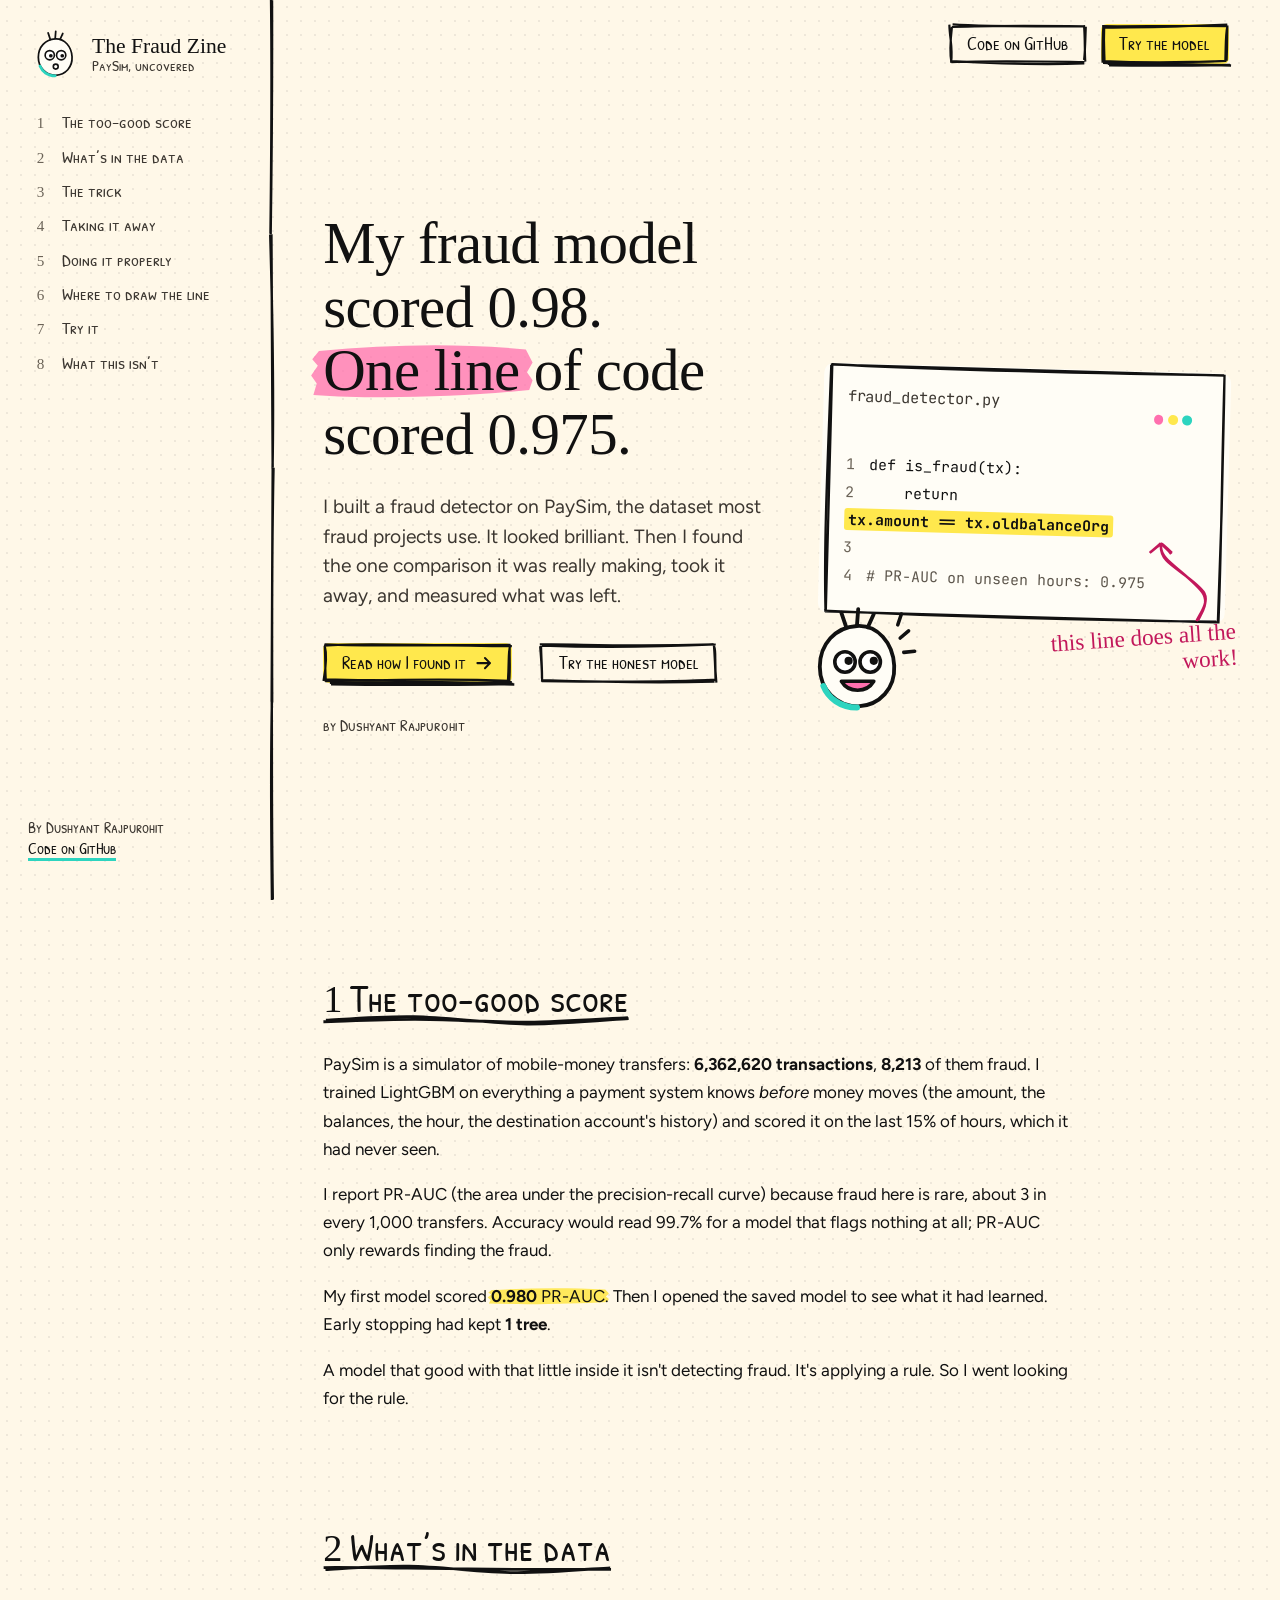
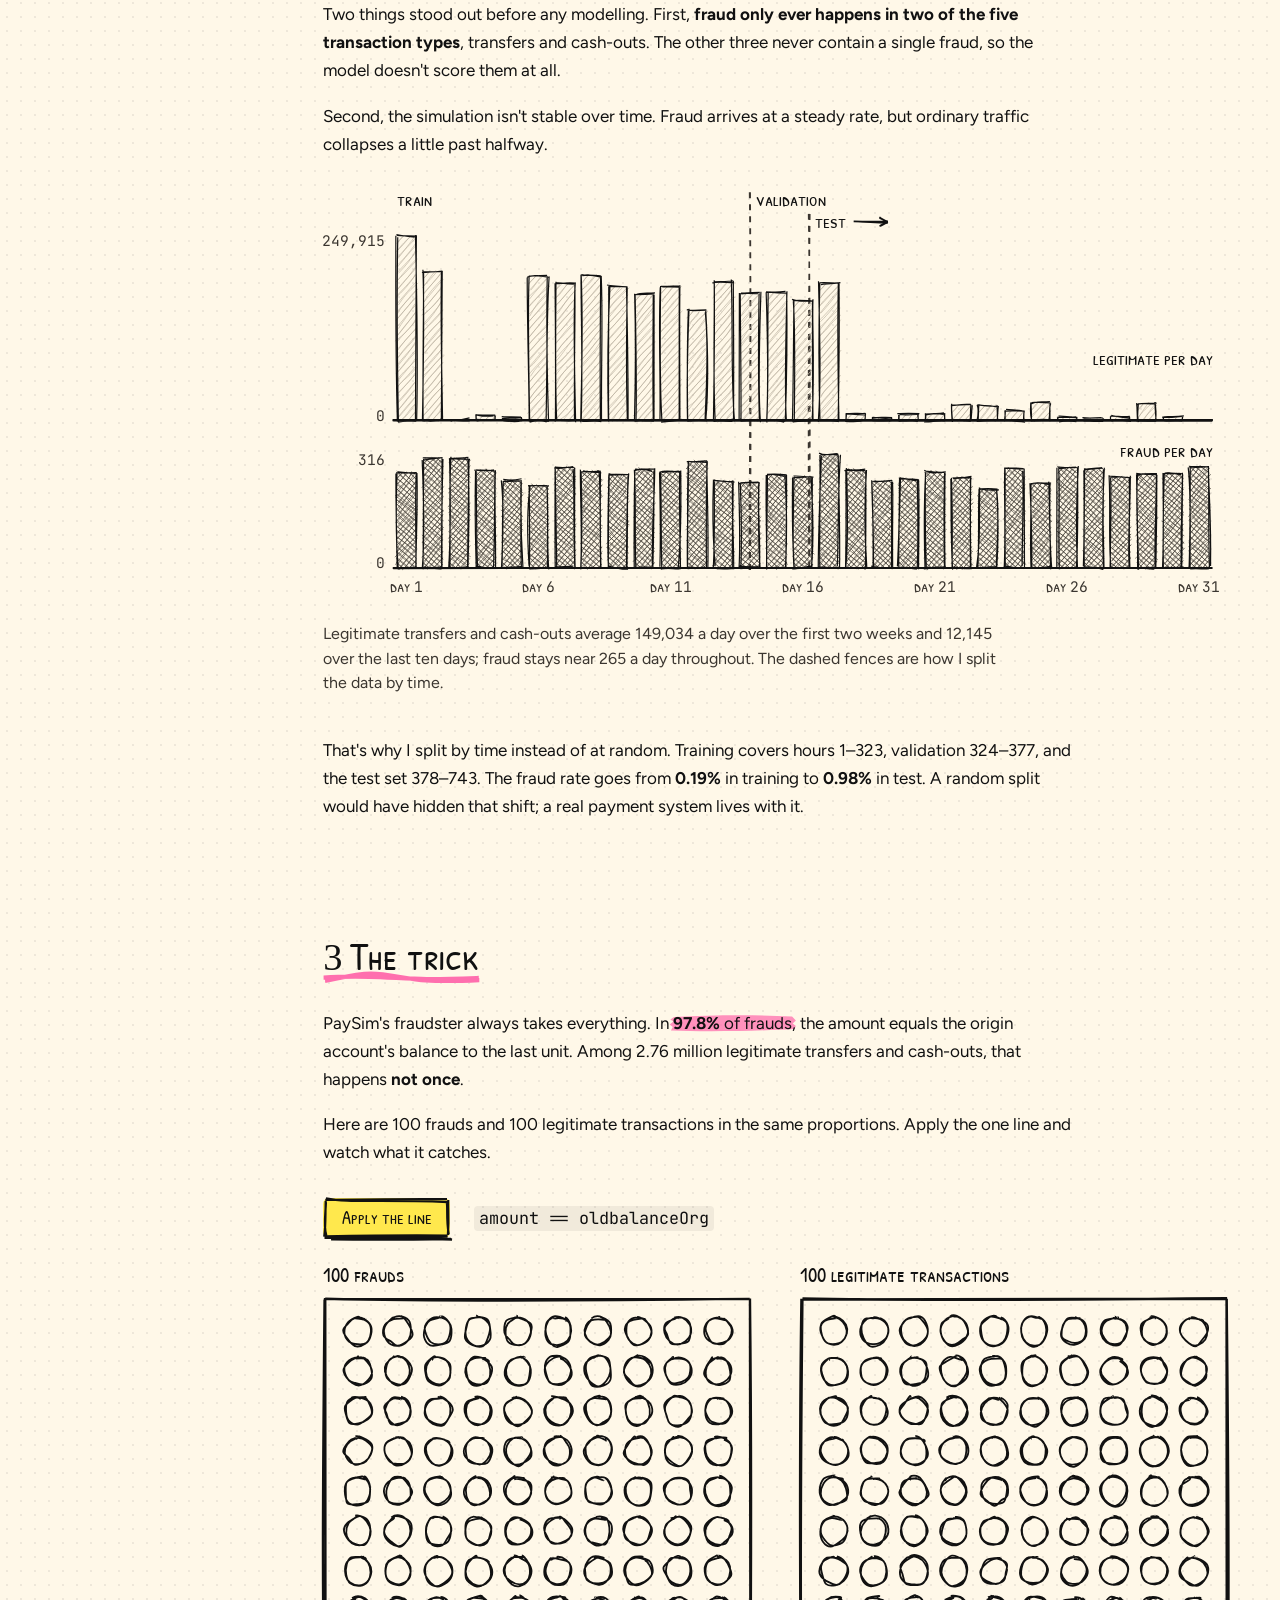
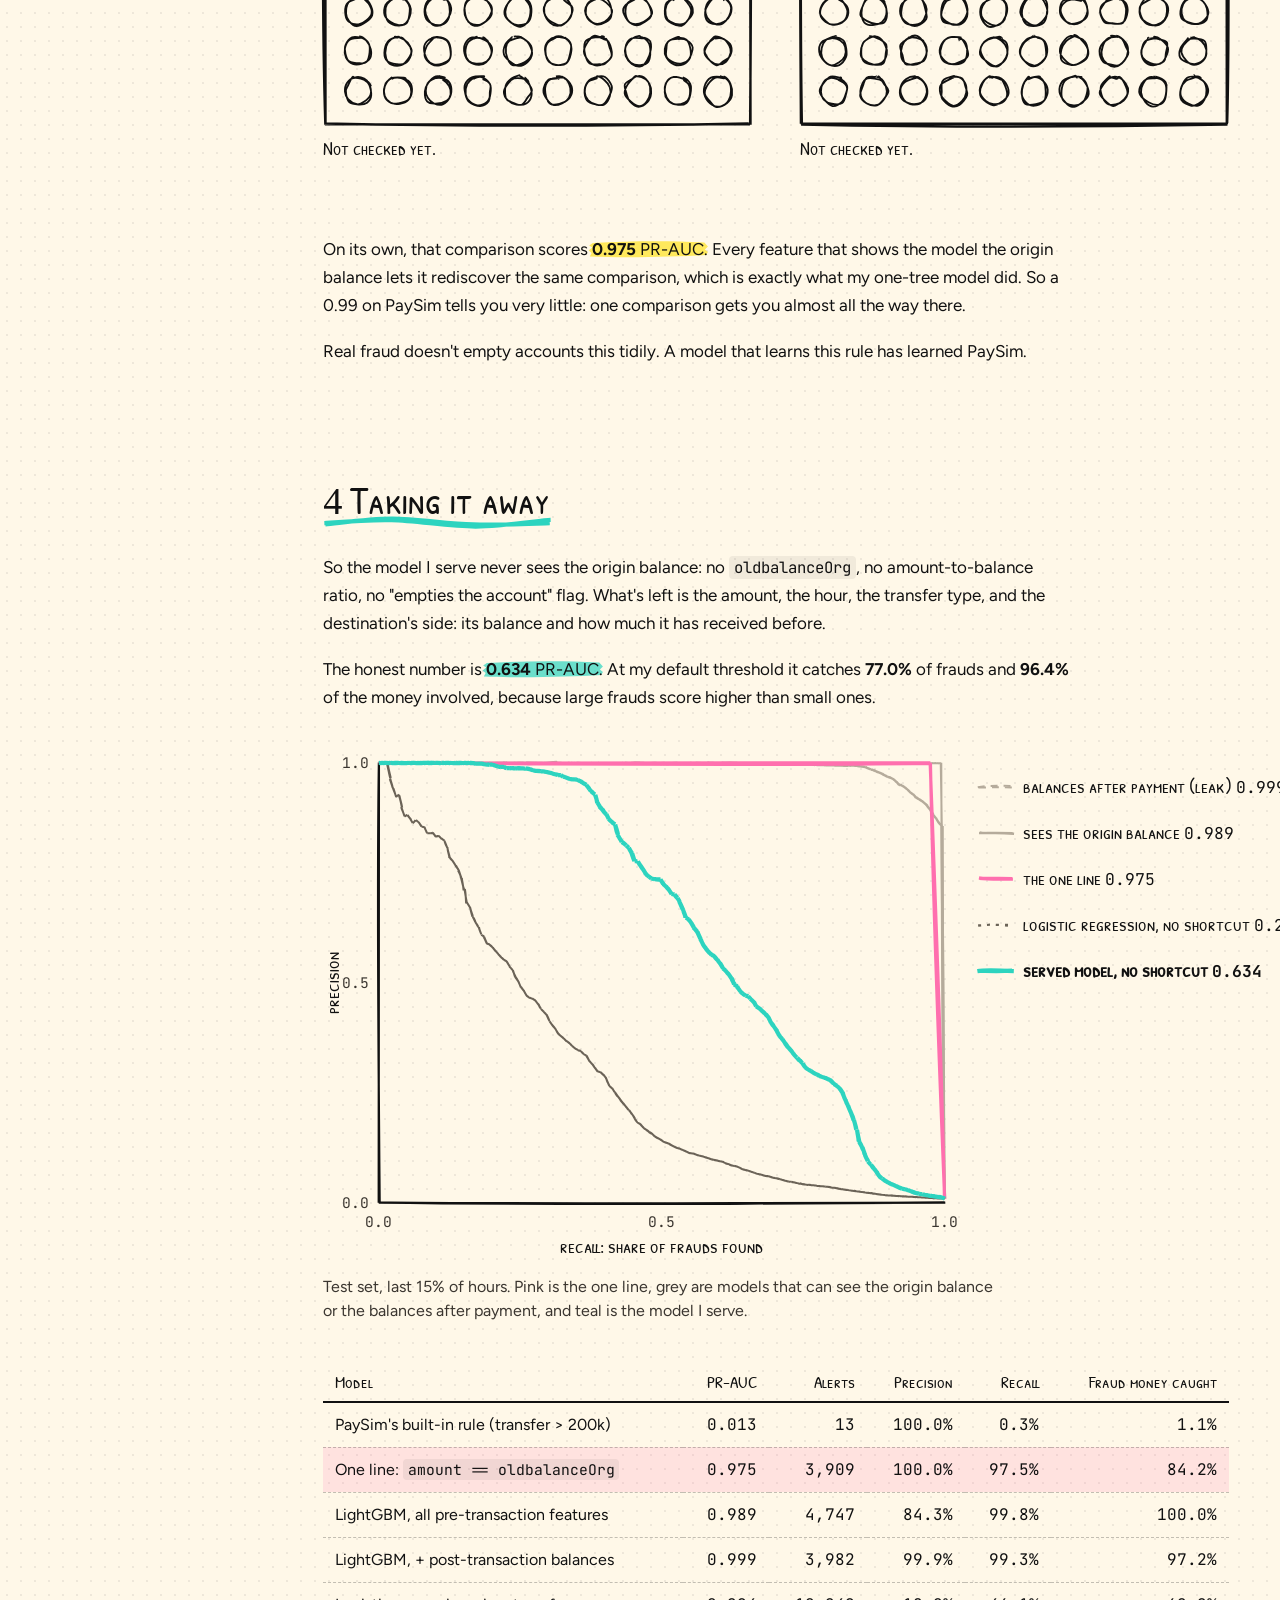
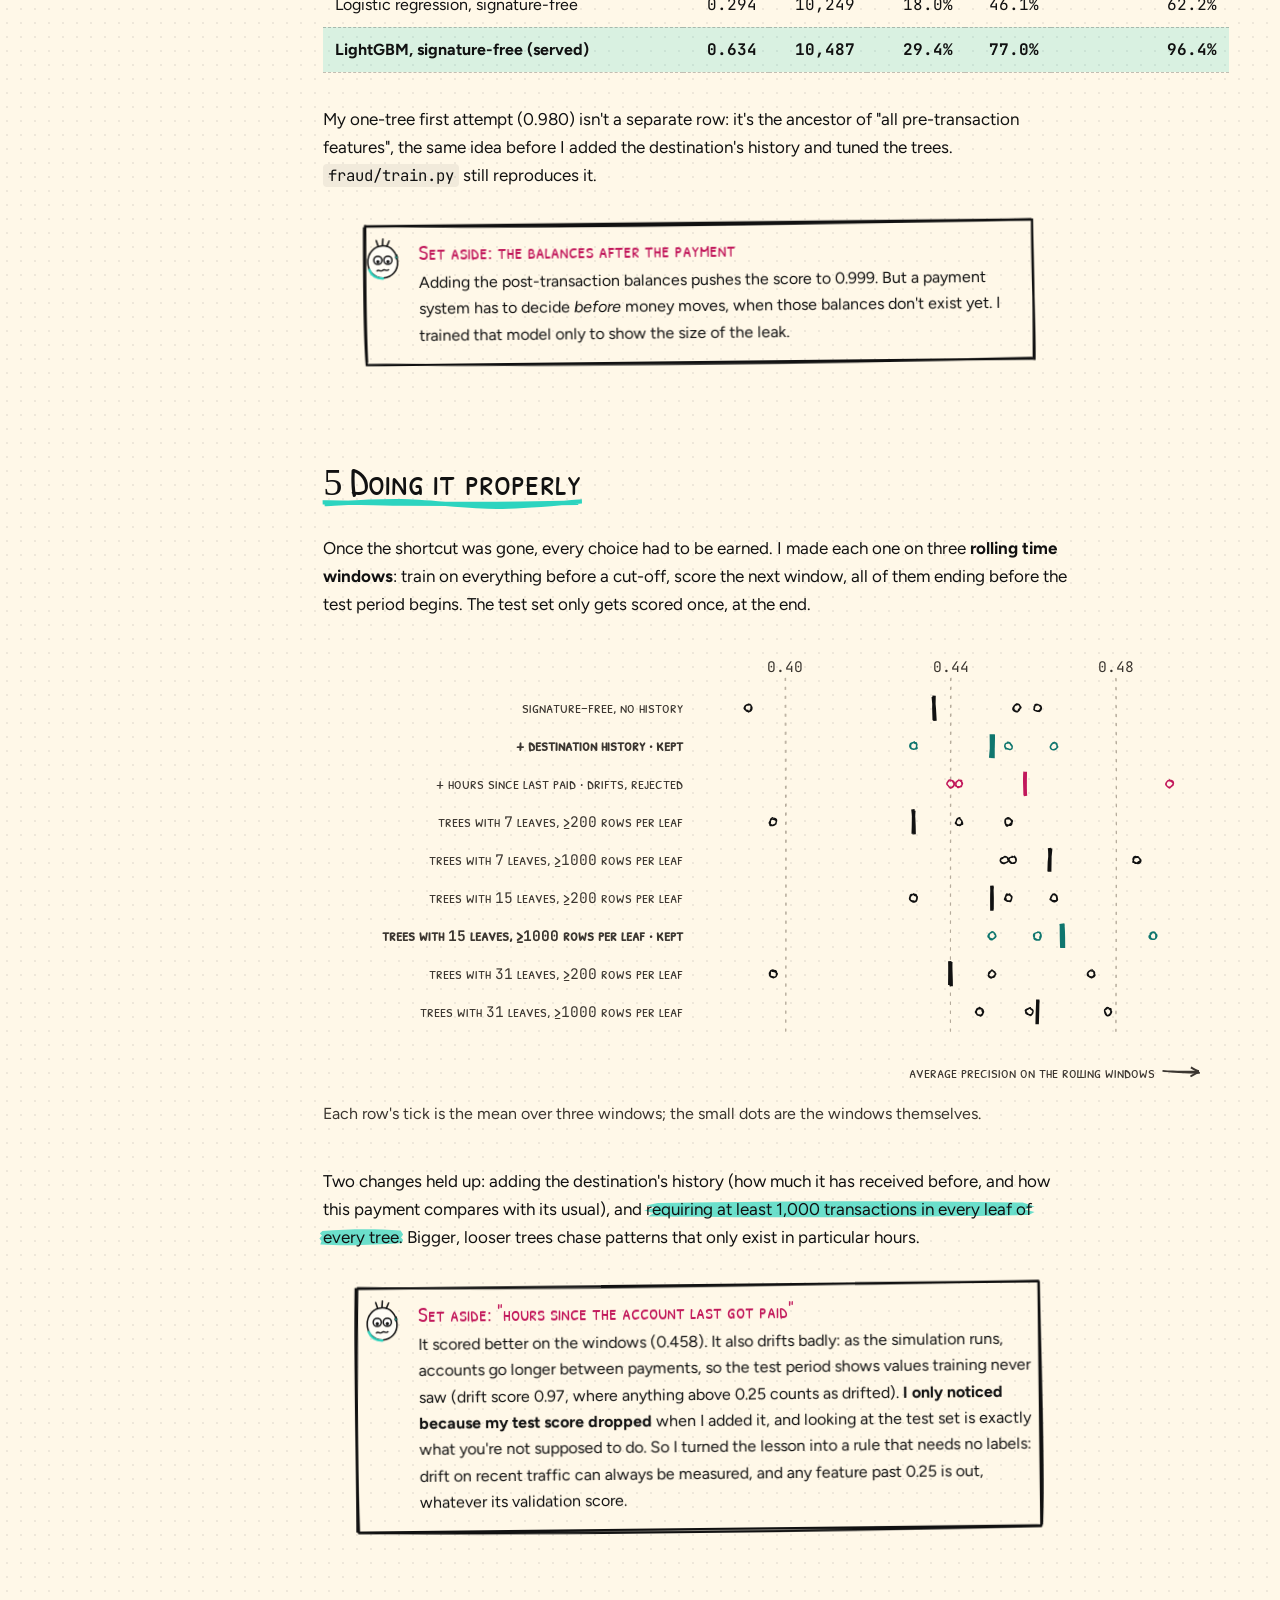
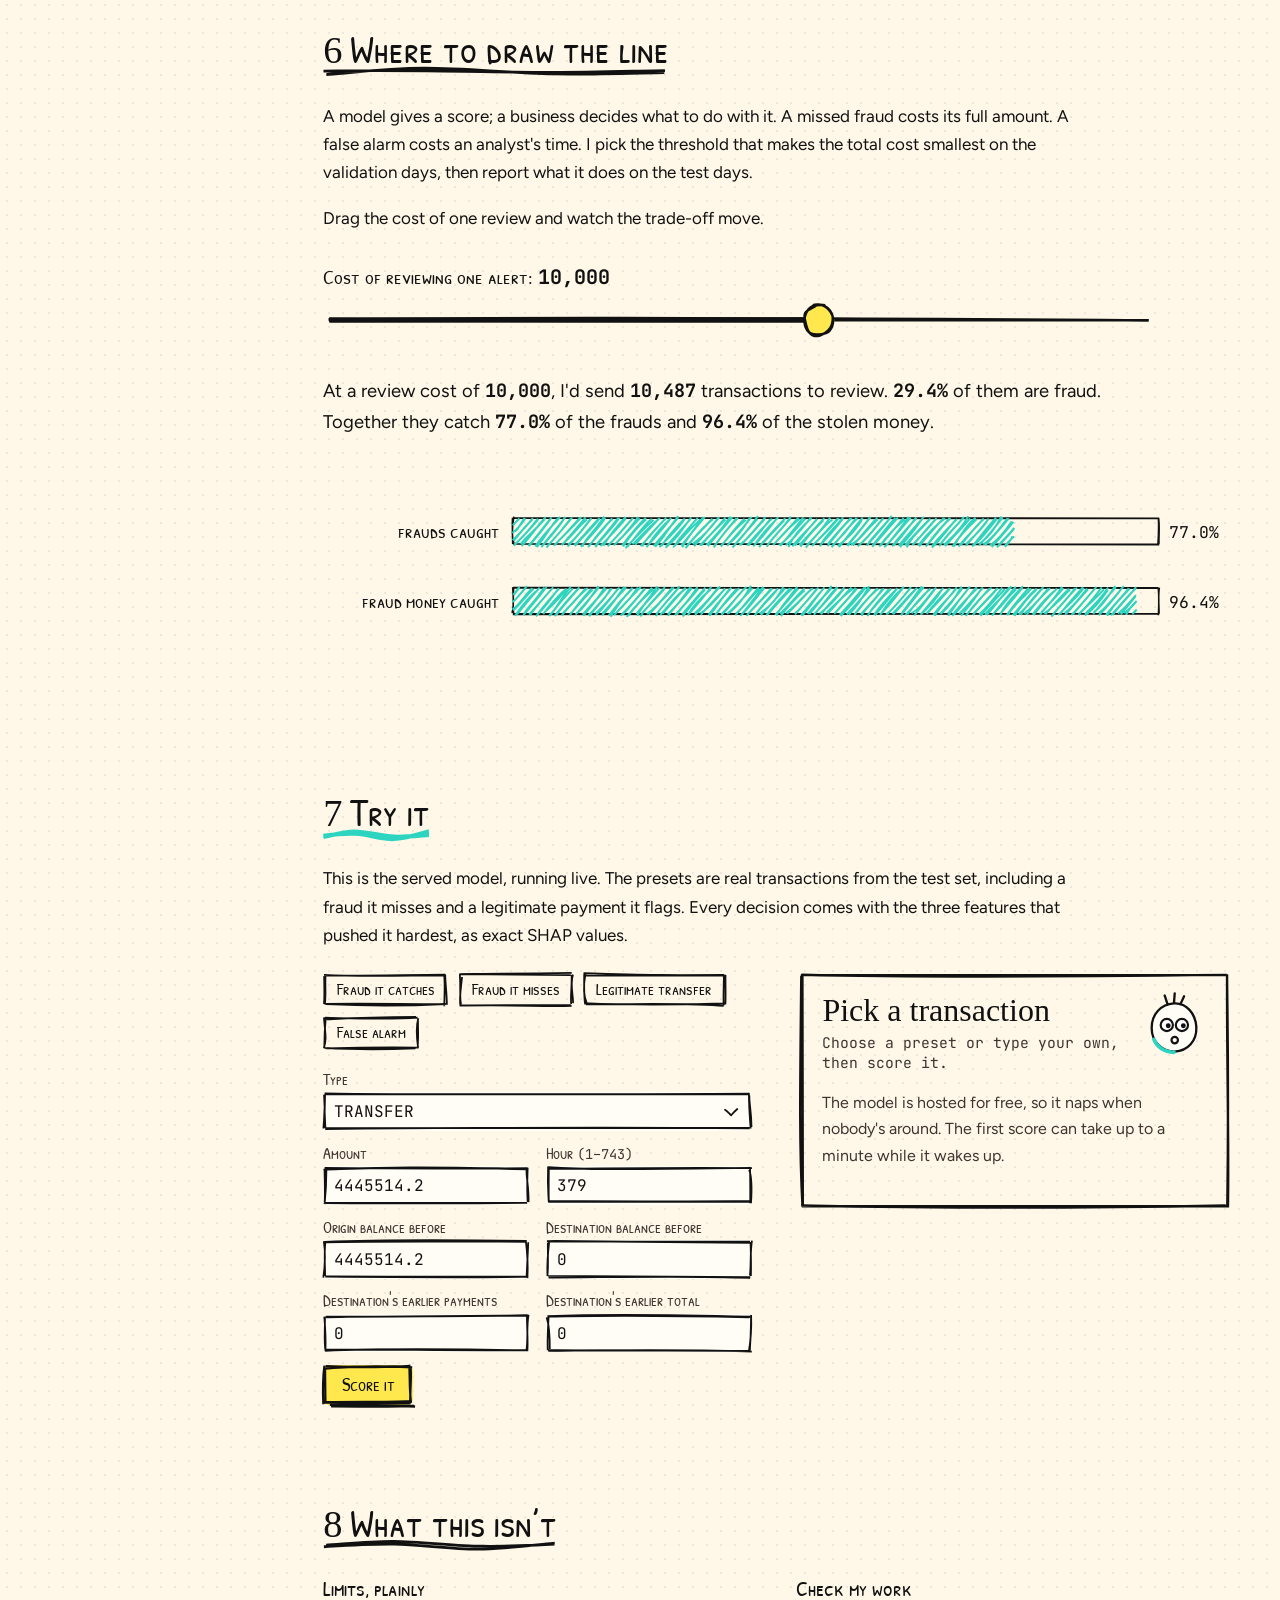
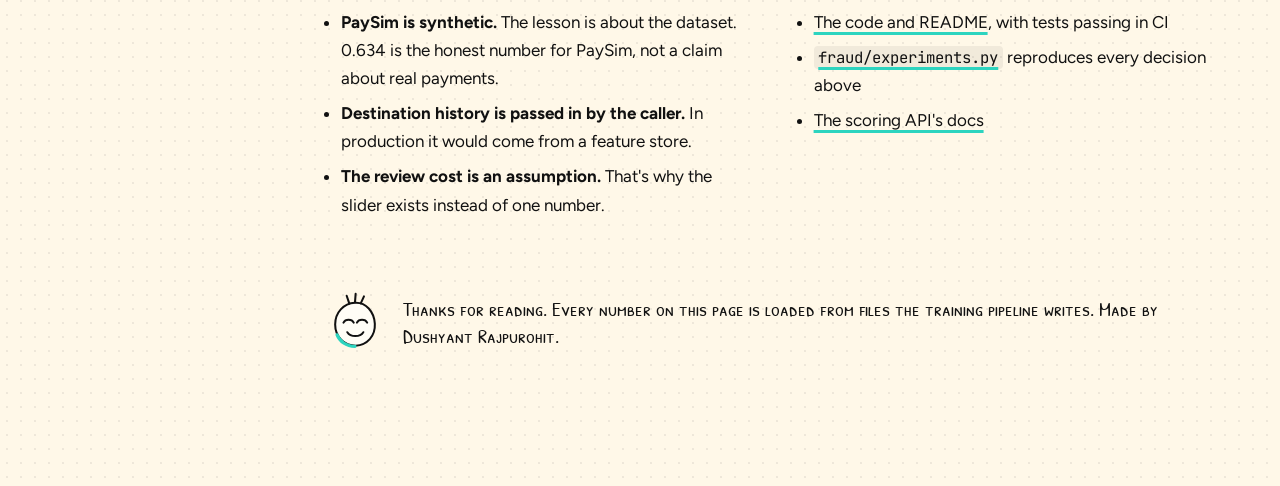
==== commit bce6866e: "Story site: finish-review fixes - colour carries meaning again: pink only for the trick, teal only f" ====
--- a/docs/index.html
+++ b/docs/index.html
@@ -95,7 +95,7 @@
 <pre><span class="ln">1</span>def is_fraud(tx):
 <span class="ln">2</span>    return <span class="hit" id="hit">tx.amount == tx.oldbalanceOrg</span>
 <span class="ln">3</span>
-<span class="ln">4</span><span style="color:#5d564c"># PR-AUC on unseen hours: <span data-v="rule.pr">0.975</span></span></pre>
+<span class="ln">4</span><span id="c4" style="color:#5d564c"># PR-AUC on unseen hours: <span data-v="rule.pr">0.975</span></span></pre>
         </div>
         <p class="callout" id="callout">this line does all the work!</p>
         <svg class="hero-mascot" role="img" aria-label="The zine's mascot, grinning: gotcha"><use href="#m-gotcha"/></svg>
@@ -138,6 +138,10 @@
         <p>Here are 100 frauds and 100 legitimate transactions in the same proportions. Apply the one line and watch what it catches.</p>
       </div>
       <div class="trick" id="trickfield">
+        <div class="switch-row">
+          <button class="btn primary" type="button" id="apply" aria-pressed="false"><span>Apply the line</span></button>
+          <code>amount == oldbalanceOrg</code>
+        </div>
         <div class="field">
           <h3>100 frauds</h3>
           <div class="dots" id="dots-fraud" aria-hidden="true"></div>
@@ -147,10 +151,6 @@
           <h3>100 legitimate transactions</h3>
           <div class="dots" id="dots-legit" aria-hidden="true"></div>
           <p class="tally" id="tally-legit" aria-live="polite">Not checked yet.</p>
-        </div>
-        <div class="switch-row">
-          <button class="btn primary" type="button" id="apply" aria-pressed="false"><span>Apply the line</span></button>
-          <code>amount == oldbalanceOrg</code>
         </div>
       </div>
       <div class="prose">
@@ -185,6 +185,7 @@
           </tbody>
         </table>
       </div>
+      <p class="prose">My one-tree first attempt (<span data-v="first.pr3">0.980</span>) isn't a separate row: it's the ancestor of "all pre-transaction features", the same idea before I added the destination's history and tuned the trees. <code>fraud/train.py</code> still reproduces it.</p>
       <aside class="setaside" aria-labelledby="sa-leak">
         <svg class="face" aria-hidden="true"><use href="#m-worried"/></svg>
         <h3 id="sa-leak">Set aside: the balances after the payment</h3>
@@ -222,7 +223,7 @@
       </div>
       <div class="slider">
         <label for="cost">Cost of reviewing one alert: <output id="cost-out" for="cost">10,000</output></label>
-        <input type="range" id="cost" min="0" max="30" step="1" value="15" aria-describedby="readout">
+        <div class="range"><svg id="range-art" aria-hidden="true"></svg><input type="range" id="cost" min="0" max="30" step="1" value="15" aria-describedby="readout"></div>
       </div>
       <p class="readout" id="readout" aria-live="polite">At a review cost of <b>10,000</b>, I'd send <b>10,487</b> transactions to review. <b>29.4%</b> of them are fraud, and they hold <b>96.4%</b> of the stolen money.</p>
       <figure>
@@ -245,7 +246,7 @@
               <select name="type"><option>TRANSFER</option><option>CASH_OUT</option><option>PAYMENT</option><option>CASH_IN</option><option>DEBIT</option></select>
             </label>
             <label>Amount<input name="amount" type="number" min="0" step="any" required></label>
-            <label>Hour (1–743)<input name="step" type="number" min="1" max="743" step="1" required></label>
+            <label><span>Hour <span class="fig">(1–743)</span></span><input name="step" type="number" min="1" max="743" step="1" required></label>
             <label>Origin balance before<input name="oldbalanceOrg" type="number" min="0" step="any" required></label>
             <label>Destination balance before<input name="oldbalanceDest" type="number" min="0" step="any" required></label>
             <label>Destination's earlier payments<input name="dest_prior_txns" type="number" min="0" step="1" required></label>
--- a/docs/zine.css
+++ b/docs/zine.css
@@ -46,8 +46,8 @@
 .rail {
   position: sticky; top: 0; height: 100vh; padding: 1.75rem 1.25rem 1.5rem 1.75rem;
   display: flex; flex-direction: column; gap: 1.5rem;
-  border-right: 2.5px solid var(--ink);
-}
+}
+.rail-line { position: absolute; top: 0; right: -3px; width: 6px; height: 100%; overflow: visible; pointer-events: none; }
 .brand { display: flex; align-items: center; gap: 0.6rem; text-decoration: none; }
 .brand svg { width: 3.4rem; height: 3.4rem; flex: none; }
 .brand-name { font: 400 1.35rem/1.05 var(--marker); }
@@ -72,14 +72,18 @@
 
 .topbar { display: flex; justify-content: flex-end; gap: 0.9rem; padding: 1.5rem 0 0; }
 
-/* sketched buttons: rough.js draws the outline into .sketch */
+/* rough.js draws every outline into an svg.sketch inside its host */
+.sketch-host { position: relative; }
+.sketch-host > svg.sketch { position: absolute; inset: 0; width: 100%; height: 100%; overflow: visible; pointer-events: none; z-index: 1; }
+.fig, .chart .num { font-family: var(--mono); }
+.chart .num { font-size: 0.86em; }
+.fig { font-size: 0.85em; }
 .btn {
   position: relative; display: inline-flex; align-items: center; gap: 0.5rem;
   padding: 0.55rem 1.15rem; border: 0; background: none; cursor: pointer;
   font: 400 1.15rem/1.2 var(--hand); color: var(--ink); text-decoration: none;
   transition: transform 0.25s var(--ease);
 }
-.btn > .sketch { position: absolute; inset: 0; width: 100%; height: 100%; pointer-events: none; overflow: visible; }
 .btn > span, .btn > svg:not(.sketch) { position: relative; }
 .btn.primary { background: var(--yellow); border-radius: 6px; }
 .btn:hover { transform: translate(-1px, -2px) rotate(-0.6deg); }
@@ -106,12 +110,11 @@
   position: relative; padding: 1.4rem 1.5rem 1.5rem; transform: rotate(1.6deg);
   background: #fffdf6; border-radius: 10px;
 }
-.codecard > .sketch { position: absolute; inset: 0; width: 100%; height: 100%; overflow: visible; pointer-events: none; }
 .codecard .file { position: relative; display: flex; justify-content: space-between; font: 400 0.95rem var(--mono); color: var(--ink-soft); margin-bottom: 0.9rem; }
 .codecard .dots i { display: inline-block; width: 0.6rem; height: 0.6rem; border-radius: 50%; margin-left: 0.3rem; }
 .codecard pre { position: relative; margin: 0; font: 400 clamp(0.88rem, 1.15vw, 1.02rem)/1.9 var(--mono); white-space: pre-wrap; }
 .codecard .ln { color: var(--ink-faint); user-select: none; margin-right: 0.9rem; }
-.codecard .hit { background: var(--yellow); padding: 0.1rem 0.25rem; border-radius: 3px; font-weight: 700; }
+.codecard .hit { background: var(--yellow); padding: 0.1rem 0.25rem; border-radius: 3px; font-weight: 700; white-space: nowrap; }
 .callout {
   position: absolute; right: -0.5rem; bottom: -5.2rem; width: 15rem; transform: rotate(-4deg);
   font: 400 1.45rem/1.1 var(--marker); color: var(--pink-ink); text-align: right;
@@ -126,25 +129,25 @@
   position: relative; display: inline-block; margin: 0 0 0.35rem;
   font: 400 clamp(1.9rem, 3vw, 2.6rem)/1.15 var(--hand); text-wrap: balance;
 }
-.chapter h2 .n { font-family: var(--marker); margin-right: 0.5rem; color: var(--pink-ink); }
+.chapter h2 .n { font-family: var(--marker); margin-right: 0.5rem; color: var(--ink); }
 .chapter h2 .underline { position: absolute; left: 0; right: 0; bottom: -0.35rem; height: 0.8rem; width: 100%; overflow: visible; }
 
 .prose { max-width: var(--measure); }
 .prose p { margin: 0 0 1.1rem; }
 .prose strong { font-weight: 700; }
-code, pre, .form input { font-variant-ligatures: none; }
+code, pre, .form input, .fig, .chart .num { font-feature-settings: "calt" 0, "liga" 0; }
 code { font: 400 0.92em var(--mono); background: rgba(17, 17, 17, 0.06); padding: 0.08em 0.3em; border-radius: 4px; }
 
 /* highlighter swipes, drawn on when the chapter arrives */
-.hl { background-repeat: no-repeat; background-size: 0% 88%; background-position: 0 70%; padding: 0 0.12em; margin: 0 -0.12em; transition: background-size 0.9s var(--ease) 0.15s; -webkit-box-decoration-break: clone; box-decoration-break: clone; }
-.hl.y { background-image: linear-gradient(100deg, rgba(255, 232, 77, 0.9), rgba(255, 232, 77, 0.75)); }
-.hl.p { background-image: linear-gradient(100deg, rgba(255, 111, 174, 0.75), rgba(255, 111, 174, 0.6)); }
-.hl.t { background-image: linear-gradient(100deg, rgba(45, 212, 191, 0.7), rgba(45, 212, 191, 0.55)); }
-.is-in .hl, .hero .hl, .no-motion .hl { background-size: 100% 88%; }
+.hl { background-repeat: no-repeat; background-size: 0% 100%; background-position: 0 60%; padding: 0 0.22em; margin: 0 -0.22em; transition: background-size 0.9s var(--ease) 0.15s; -webkit-box-decoration-break: clone; box-decoration-break: clone; }
+.hl.y { background-image: url("data:image/svg+xml,%3Csvg xmlns='http://www.w3.org/2000/svg' viewBox='0 0 200 40' preserveAspectRatio='none'%3E%3Cpath d='M8 8 L2 13 L7 17 L1 23 L6 28 L3 35 C 60 38 140 36 196 32 L199 26 L194 21 L199 15 L193 7 C 130 3 70 4 8 8 Z' fill='rgb(255,232,77)' fill-opacity='.9'/%3E%3C/svg%3E"); }
+.hl.p { background-image: url("data:image/svg+xml,%3Csvg xmlns='http://www.w3.org/2000/svg' viewBox='0 0 200 40' preserveAspectRatio='none'%3E%3Cpath d='M8 8 L2 13 L7 17 L1 23 L6 28 L3 35 C 60 38 140 36 196 32 L199 26 L194 21 L199 15 L193 7 C 130 3 70 4 8 8 Z' fill='rgb(255,111,174)' fill-opacity='.75'/%3E%3C/svg%3E"); }
+.hl.t { background-image: url("data:image/svg+xml,%3Csvg xmlns='http://www.w3.org/2000/svg' viewBox='0 0 200 40' preserveAspectRatio='none'%3E%3Cpath d='M8 8 L2 13 L7 17 L1 23 L6 28 L3 35 C 60 38 140 36 196 32 L199 26 L194 21 L199 15 L193 7 C 130 3 70 4 8 8 Z' fill='rgb(45,212,191)' fill-opacity='.7'/%3E%3C/svg%3E"); }
+.is-in .hl, .hero .hl, .no-motion .hl { background-size: 100% 100%; }
 
 /* figures sit wider than the column but keep their own labels */
 figure { margin: 2rem 0 2.5rem; max-width: 62rem; }
-figcaption { max-width: var(--measure); margin-top: 0.75rem; font: 400 1.2rem/1.4 var(--hand); color: var(--ink-soft); }
+figcaption { max-width: var(--measure); margin-top: 0.75rem; font: 400 1rem/1.55 var(--body); color: var(--ink-soft); }
 .chart { width: 100%; height: auto; display: block; overflow: visible; }
 .chart text { font-family: var(--hand); fill: var(--ink); }
 .chart .tick { font-size: 17px; fill: var(--ink-soft); }
@@ -154,7 +157,6 @@
 
 /* aside notes: set-aside things hang below the chapter that rejected them */
 .setaside { position: relative; max-width: 44rem; margin: 2rem 0 0 1.5rem; padding: 1rem 1.25rem 1.1rem 4.5rem; transform: rotate(-0.6deg); }
-.setaside > .sketch { position: absolute; inset: 0; width: 100%; height: 100%; overflow: visible; pointer-events: none; }
 .setaside svg.face { position: absolute; left: 0.75rem; top: 0.75rem; width: 3rem; height: 3rem; }
 .setaside h3 { margin: 0 0 0.3rem; font: 400 1.3rem/1.2 var(--hand); color: var(--pink-ink); }
 .setaside p { margin: 0; font-size: 1rem; }
@@ -162,16 +164,16 @@
 /* the trick: a field of transactions */
 .trick { display: grid; grid-template-columns: minmax(0, 1fr) minmax(0, 1fr); gap: 1.5rem 3rem; max-width: 62rem; margin: 2rem 0; }
 .field h3 { margin: 0 0 0.6rem; font: 400 1.3rem/1.2 var(--hand); }
-.dots { display: grid; grid-template-columns: repeat(10, 1fr); gap: 6px; padding: 0.9rem; position: relative; border-radius: 10px; }
-.dots > .sketch { position: absolute; inset: 0; width: 100%; height: 100%; overflow: visible; pointer-events: none; }
-.dot { aspect-ratio: 1; border-radius: 50%; border: 2px solid var(--ink); background: transparent; transition: transform 0.7s var(--ease), background-color 0.4s var(--ease); transition-delay: calc(var(--i) * 6ms); }
-.dot.fraud { border-color: var(--ink); }
-.trick.applied .dot.match { background: var(--pink); transform: scale(1.12) rotate(8deg); }
+.dots { padding: 0.9rem; }
+.dots svg.field { display: block; width: 100%; height: auto; overflow: visible; }
+.dot { transform-box: fill-box; transform-origin: center; transition: transform 0.7s var(--ease), opacity 0.4s var(--ease); transition-delay: calc(var(--i) * 6ms); }
+.dot .fill { opacity: 0; transition: opacity 0.4s var(--ease); transition-delay: inherit; }
+.trick.applied .dot.match .fill { opacity: 1; }
+.trick.applied .dot.match { transform: scale(1.1) rotate(8deg); }
 .trick.applied .dot:not(.match) { opacity: 0.35; }
-.dot { transition-property: transform, background-color, opacity; }
 .field .tally { margin-top: 0.7rem; font: 400 1.15rem/1.3 var(--hand); min-height: 2.6em; }
-.field .tally b { font-family: var(--marker); font-weight: 400; font-size: 1.4rem; }
-.switch-row { grid-column: 1 / -1; display: flex; flex-wrap: wrap; align-items: center; gap: 1rem 1.5rem; }
+.field .tally b { font-family: var(--mono); font-weight: 700; font-size: 1.15rem; }
+.switch-row { grid-column: 1 / -1; order: -1; display: flex; flex-wrap: wrap; align-items: center; gap: 1rem 1.5rem; }
 .switch-row code { font-size: 1.05rem; }
 
 /* tables: standard form, world's type */
@@ -187,32 +189,41 @@
 /* threshold slider */
 .slider { max-width: 52rem; margin: 2rem 0; }
 .slider label { display: block; font: 400 1.25rem/1.3 var(--hand); margin-bottom: 0.4rem; }
-.slider output { font-family: var(--marker); }
-input[type="range"] { width: 100%; accent-color: var(--pink-ink); height: 2rem; cursor: grab; }
+.slider output { font-family: var(--mono); font-weight: 700; }
+.range { position: relative; height: 3rem; }
+.range svg { position: absolute; inset: 0; width: 100%; height: 100%; overflow: visible; pointer-events: none; }
+.range input[type="range"] { -webkit-appearance: none; appearance: none; position: absolute; inset: 0; width: 100%; height: 100%; margin: 0; background: transparent; cursor: grab; }
+.range input[type="range"]::-webkit-slider-runnable-track { background: transparent; height: 100%; }
+.range input[type="range"]::-webkit-slider-thumb { -webkit-appearance: none; width: 34px; height: 100%; background: transparent; border: 0; }
+.range input[type="range"]::-moz-range-track { background: transparent; }
+.range input[type="range"]::-moz-range-thumb { width: 34px; height: 3rem; background: transparent; border: 0; }
 .readout { max-width: var(--measure); font-size: 1.15rem; line-height: 1.6; min-height: 5.2em; }
 .readout b { font-family: var(--mono); font-weight: 700; font-variant-numeric: tabular-nums; }
 
 /* live scorer */
-.scorer { display: grid; grid-template-columns: minmax(0, 1fr) minmax(0, 1fr); gap: 2rem 3rem; max-width: 62rem; margin-top: 1.5rem; }
+.scorer { display: grid; grid-template-columns: minmax(0, 1fr) minmax(0, 1fr); align-items: start; gap: 2rem 3rem; max-width: 62rem; margin-top: 1.5rem; }
 .presets { display: flex; flex-wrap: wrap; gap: 0.6rem; margin-bottom: 1.25rem; }
-.chip { font: 400 1.02rem/1.2 var(--hand); padding: 0.4rem 0.8rem; border-radius: 999px; border: 2px solid var(--ink); background: transparent; cursor: pointer; color: var(--ink); transition: background-color 0.25s var(--ease); }
+.chip { font: 400 1.02rem/1.2 var(--hand); padding: 0.45rem 0.85rem; border-radius: 6px; border: 0; background: transparent; cursor: pointer; color: var(--ink); transition: background-color 0.25s var(--ease); }
 .chip:hover, .chip[aria-pressed="true"] { background: var(--yellow); }
 .form { display: grid; grid-template-columns: 1fr 1fr; gap: 0.8rem 1rem; }
 .form label { display: grid; gap: 0.2rem; font: 400 1rem/1.2 var(--hand); color: var(--ink-soft); }
+.box { display: block; }
 .form input, .form select {
-  font: 400 1rem var(--mono); color: var(--ink); background: #fffdf6; padding: 0.5rem 0.6rem;
-  border: 2px solid var(--ink); border-radius: 8px 10px 7px 9px; width: 100%;
-}
+  position: relative; font: 400 1rem var(--mono); color: var(--ink); background: #fffdf6; padding: 0.55rem 0.7rem;
+  border: 0; border-radius: 6px; width: 100%;
+}
+.form select { -webkit-appearance: none; appearance: none; padding-right: 2.4rem; background-repeat: no-repeat;
+  background-position: right 0.8rem center; background-size: 1rem; background-image: url("data:image/svg+xml,%3Csvg xmlns='http://www.w3.org/2000/svg' viewBox='0 0 24 24'%3E%3Cpath d='M3 8.5 C 7 11 9 14 12.2 17 C 15 13.5 18 10.5 21.5 7.5' fill='none' stroke='rgb(17,17,17)' stroke-width='2.6' stroke-linecap='round' stroke-linejoin='round'/%3E%3C/svg%3E"); }
 .form .full { grid-column: 1 / -1; }
-.result { position: relative; padding: 1.25rem 1.4rem 1.4rem; min-height: 16rem; }
-.result > .sketch { position: absolute; inset: 0; width: 100%; height: 100%; overflow: visible; pointer-events: none; }
+.result { padding: 1.25rem 1.4rem 1.4rem; }
 .result .face { width: 4.5rem; height: 4.5rem; float: right; margin: -0.25rem -0.25rem 0.5rem 0.75rem; }
 .verdict { font: 400 2rem/1.1 var(--marker); margin: 0 0 0.3rem; }
 .verdict.review { color: var(--pink-ink); }
 .verdict.approve { color: var(--teal-ink); }
-.result .meta { font: 400 1.05rem/1.35 var(--hand); color: var(--ink-soft); margin: 0 0 1rem; }
+.result .meta { font: 400 0.92rem/1.4 var(--mono); color: var(--ink-soft); margin: 0 0 1rem; }
 .result .msg { font-size: 1rem; color: var(--ink-soft); }
 .reasons { clear: both; }
+.reasons:empty { display: none; }
 
 /* closing */
 .closing { display: grid; grid-template-columns: repeat(auto-fit, minmax(15rem, 1fr)); gap: 1rem 2.5rem; max-width: 62rem; margin-top: 1.5rem; }
@@ -243,10 +254,27 @@
   .reveal-card { margin: 0 0.5rem 6rem; }
   .trick, .scorer { grid-template-columns: 1fr; }
   .setaside { margin-left: 0; }
+  .rail-line { display: none; }
+}
+@media (max-width: 600px) {
+  /* the comparison table stacks: one block per model, every number visible */
+  .table-wrap { overflow: visible; }
+  .table-wrap table, .table-wrap tbody, .table-wrap tr, .table-wrap td { display: block; width: auto; }
+  .table-wrap thead { position: absolute; width: 1px; height: 1px; overflow: hidden; clip: rect(0 0 0 0); }
+  .table-wrap tr { padding: 0.6rem 0.75rem 0.7rem; border-bottom: 1px dashed rgba(17, 17, 17, 0.3); }
+  .table-wrap td { display: flex; justify-content: space-between; gap: 1rem; padding: 0.12rem 0; border: 0; background: none !important; }
+  .table-wrap td::before { content: attr(data-label); font: 400 1rem/1.4 var(--hand); color: var(--ink-soft); }
+  .table-wrap td:first-child { display: block; padding-bottom: 0.3rem; }
+  .table-wrap td:first-child::before { content: none; }
+  .table-wrap tr.served { background: rgba(45, 212, 191, 0.18); }
+  .table-wrap tr.shortcut { background: rgba(255, 111, 174, 0.16); }
 }
 @media (max-width: 520px) {
   body { font-size: 1rem; }
   .form { grid-template-columns: 1fr; }
+  .codecard { padding: 1rem 0.9rem 1.1rem; }
+  .codecard pre { font-size: 0.74rem; }
+  .codecard .ln { margin-right: 0.5rem; }
   .callout { width: 11rem; font-size: 1.15rem; bottom: -4.6rem; }
   .hero-mascot { width: 5.5rem; height: 5.5rem; bottom: -5.5rem; left: -0.5rem; }
 }
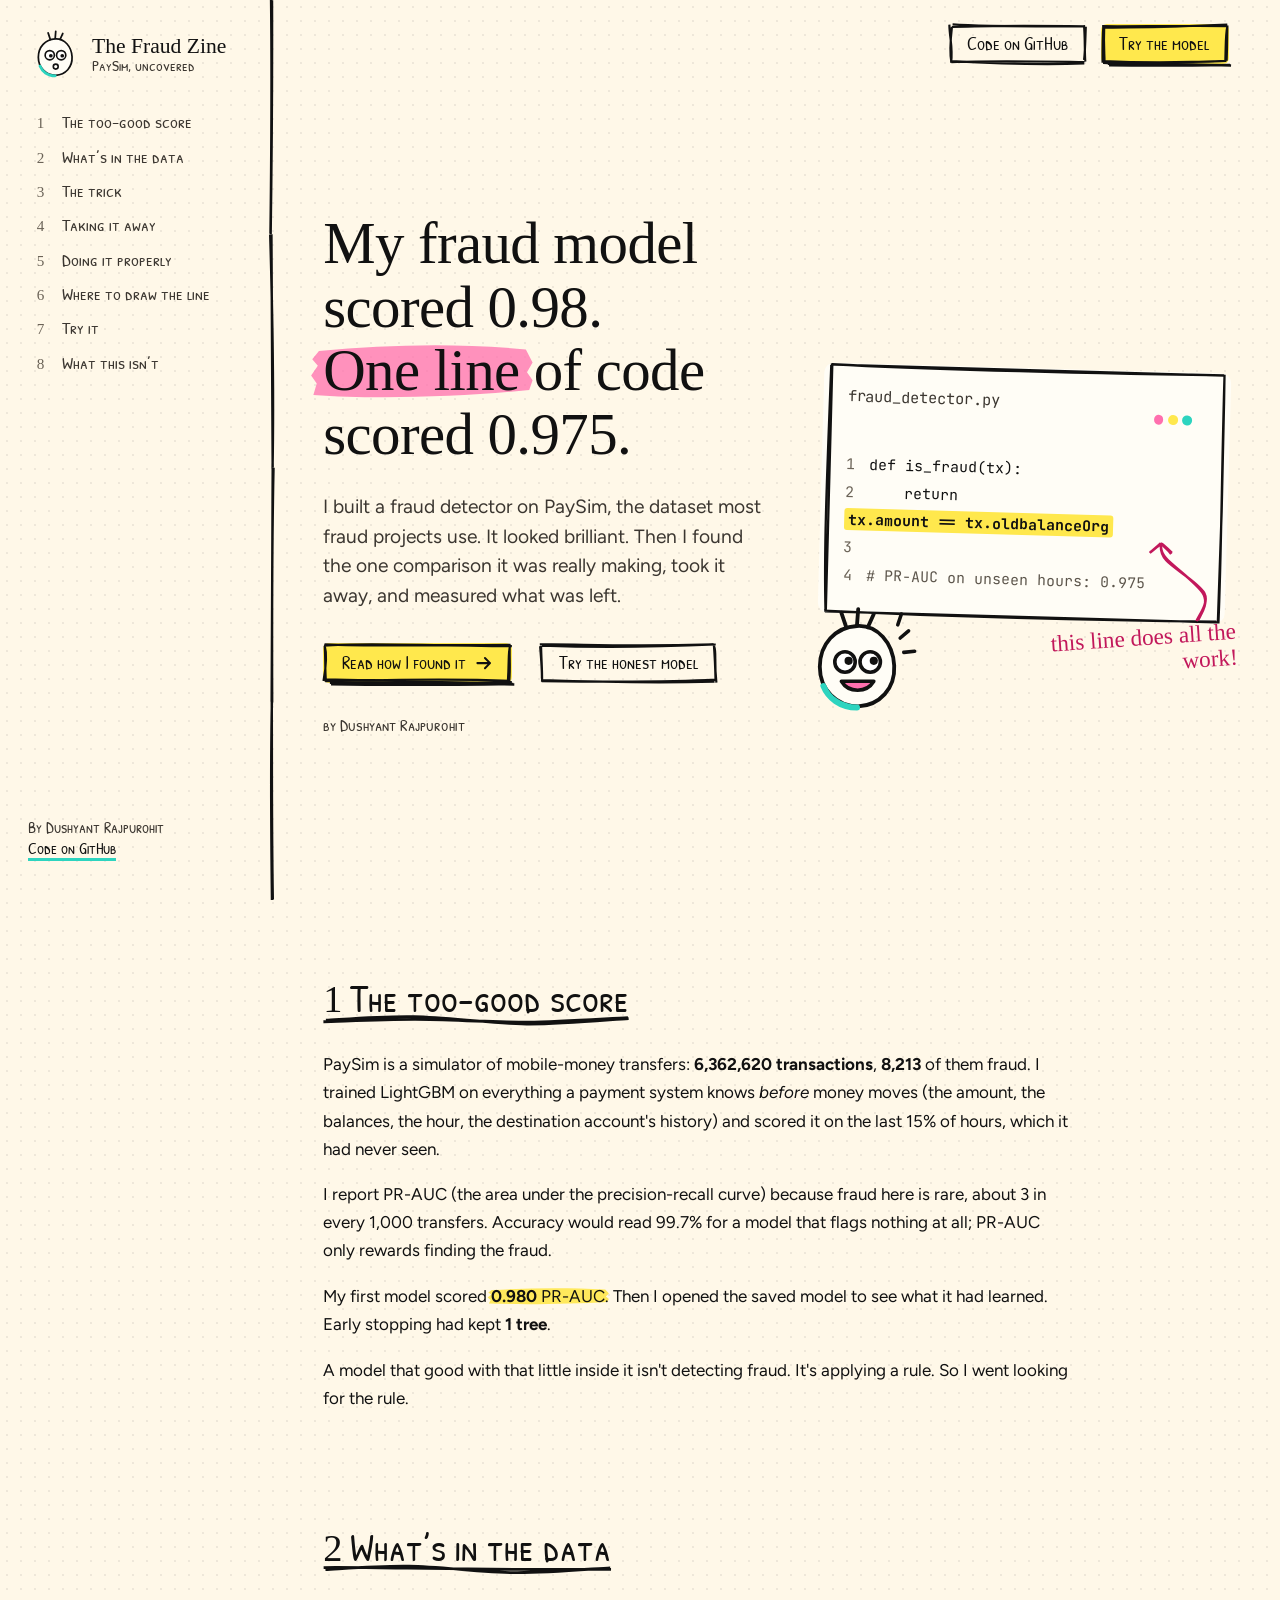
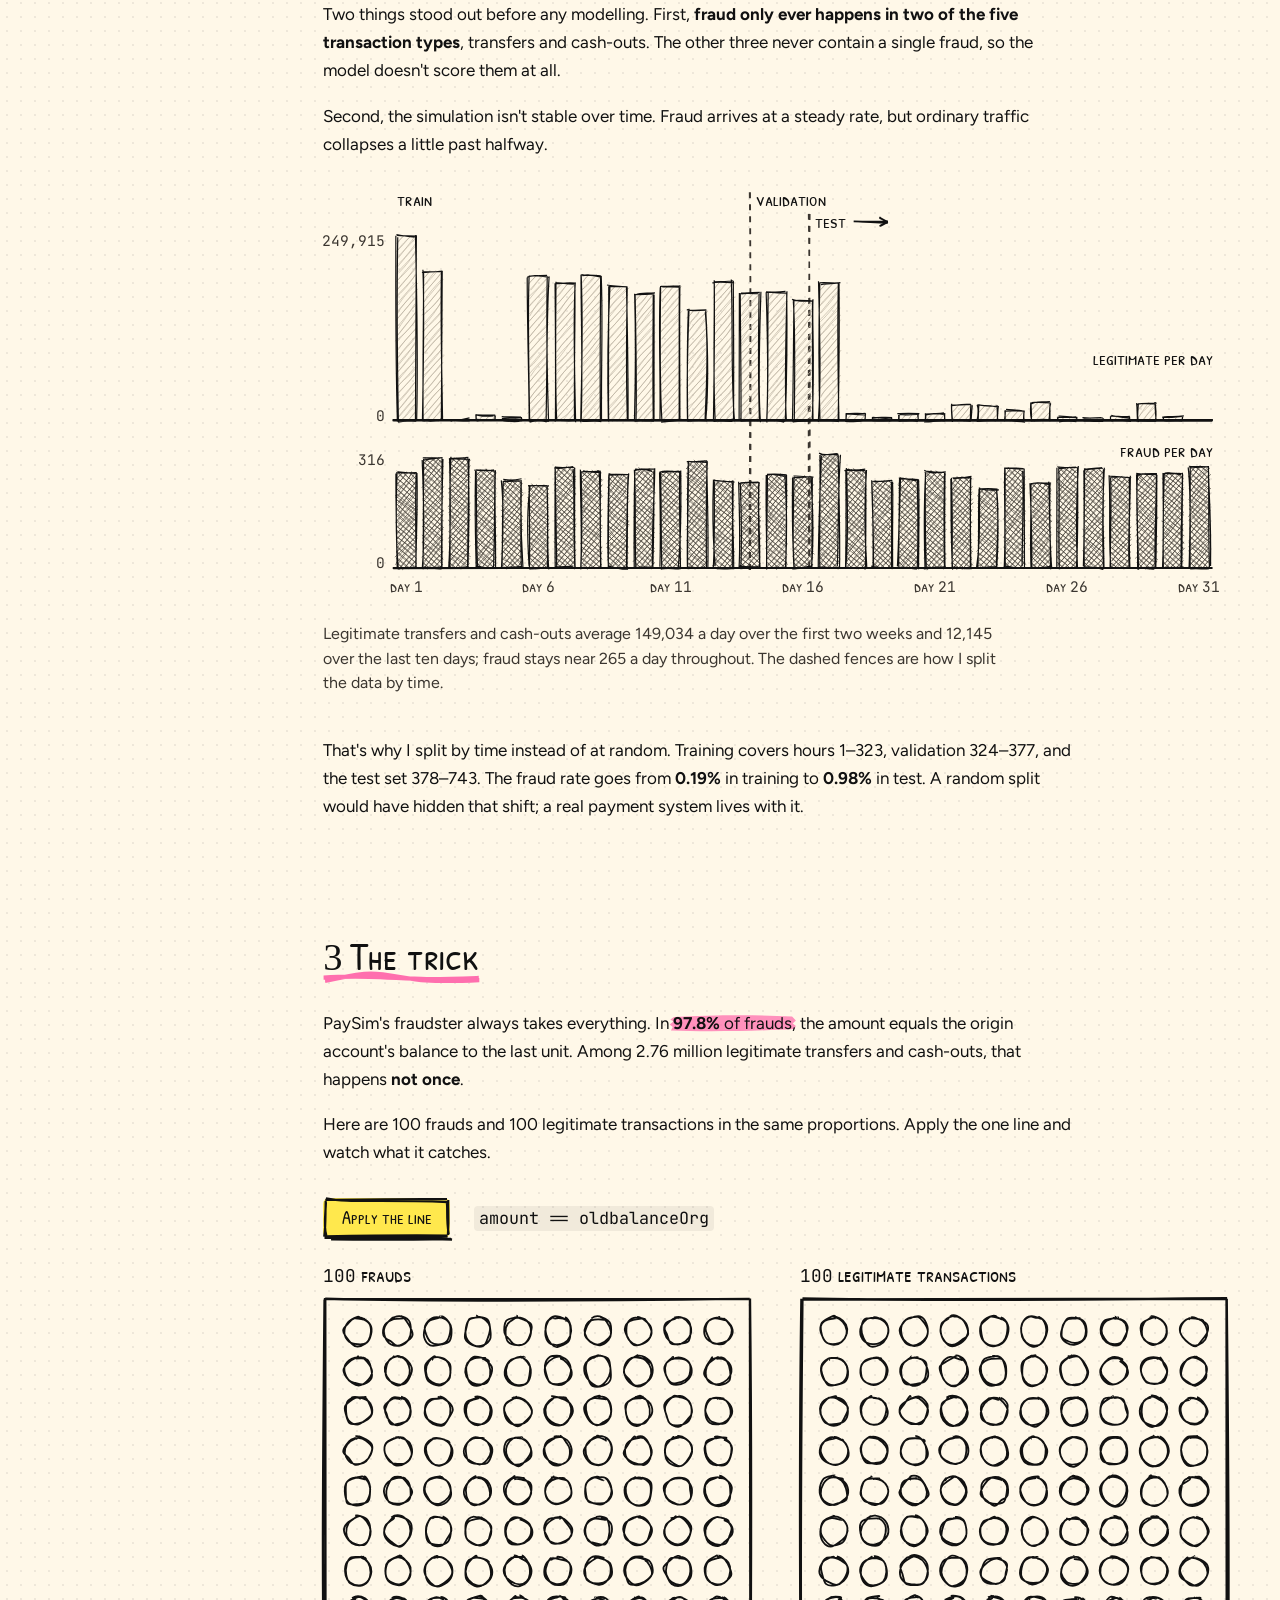
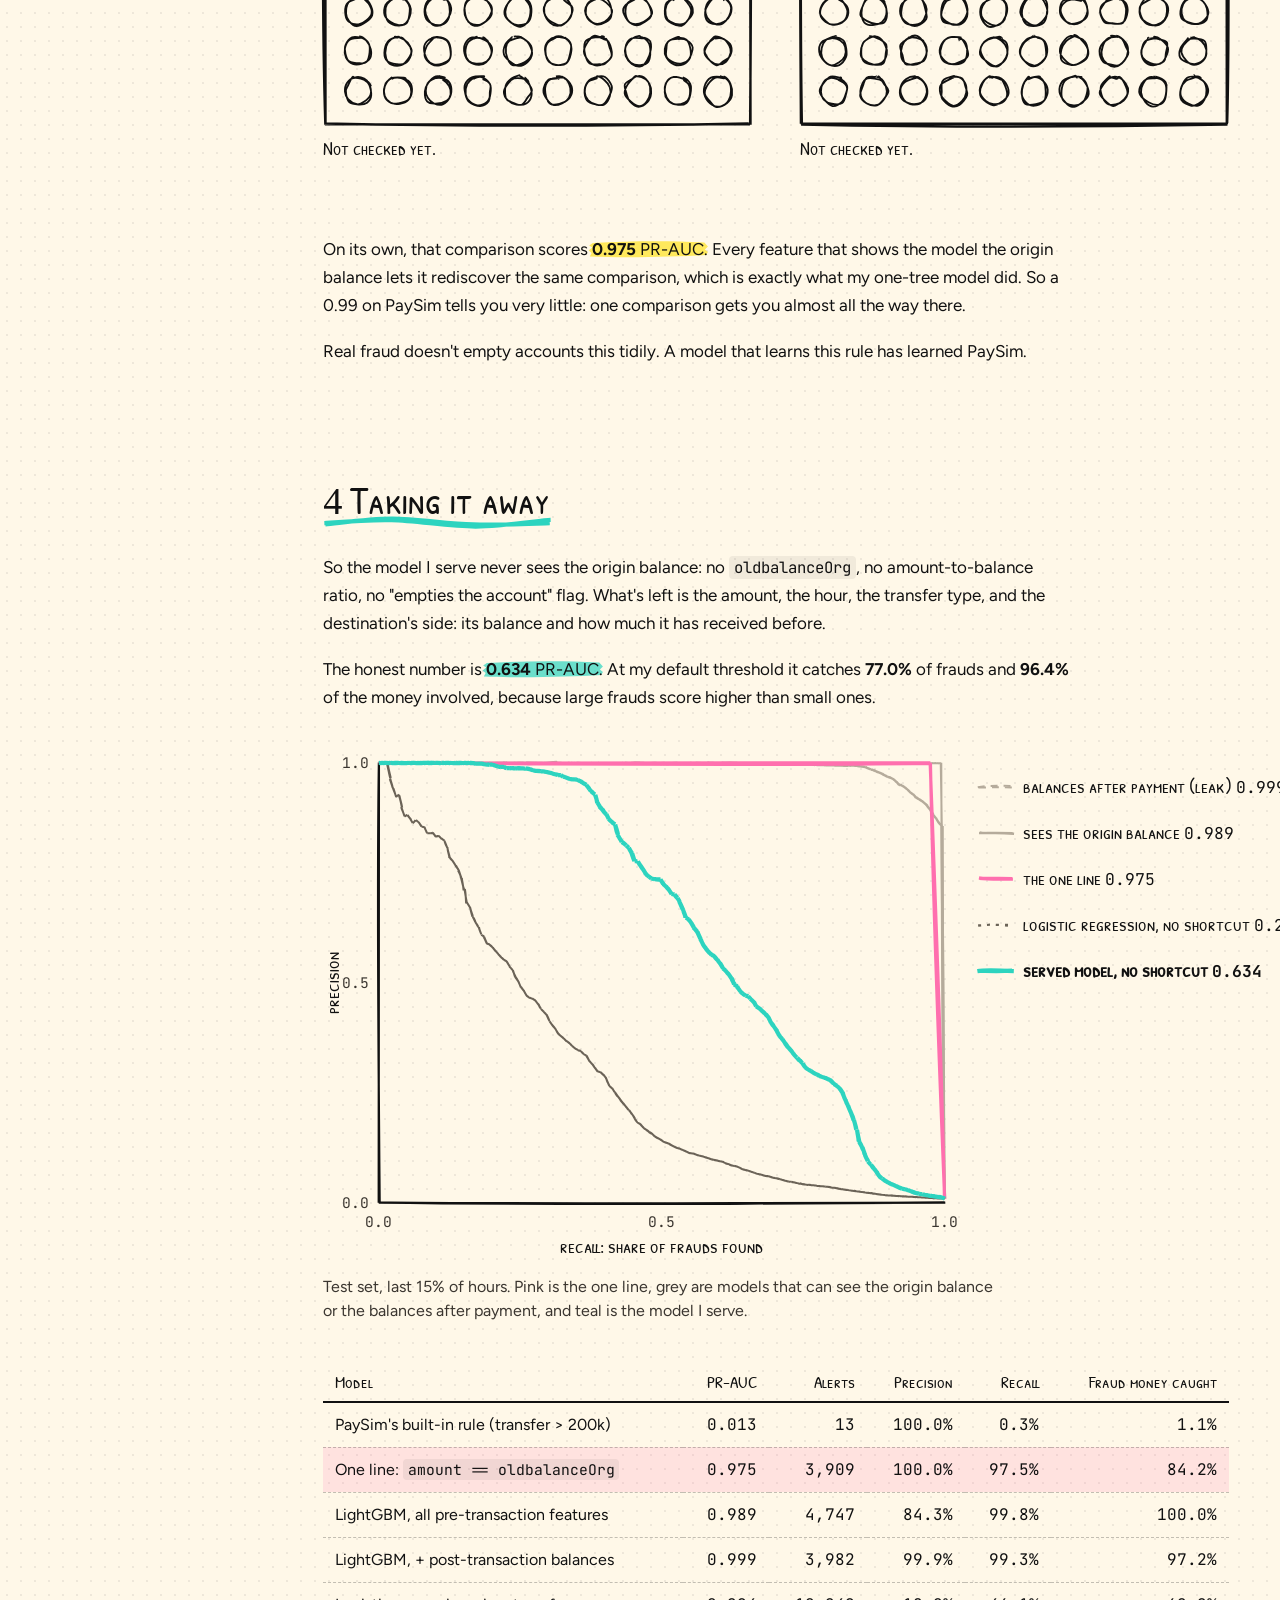
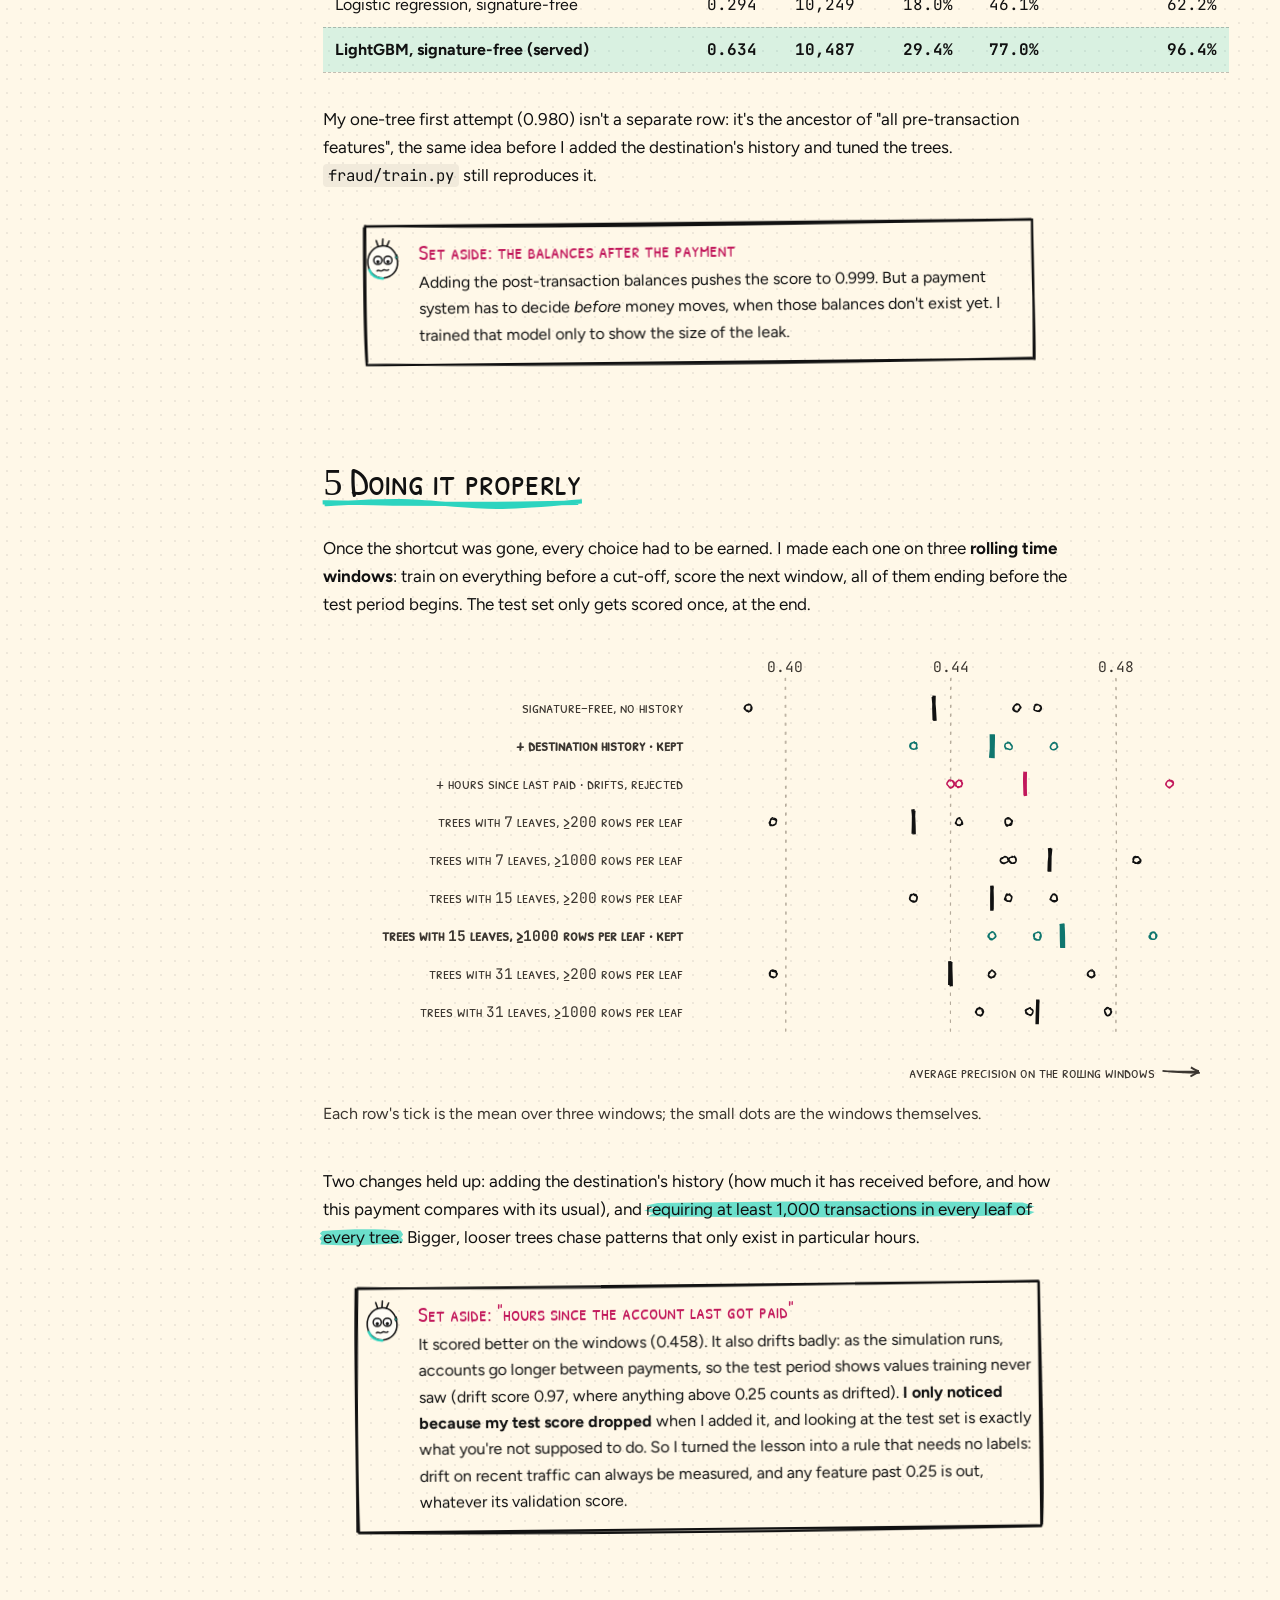
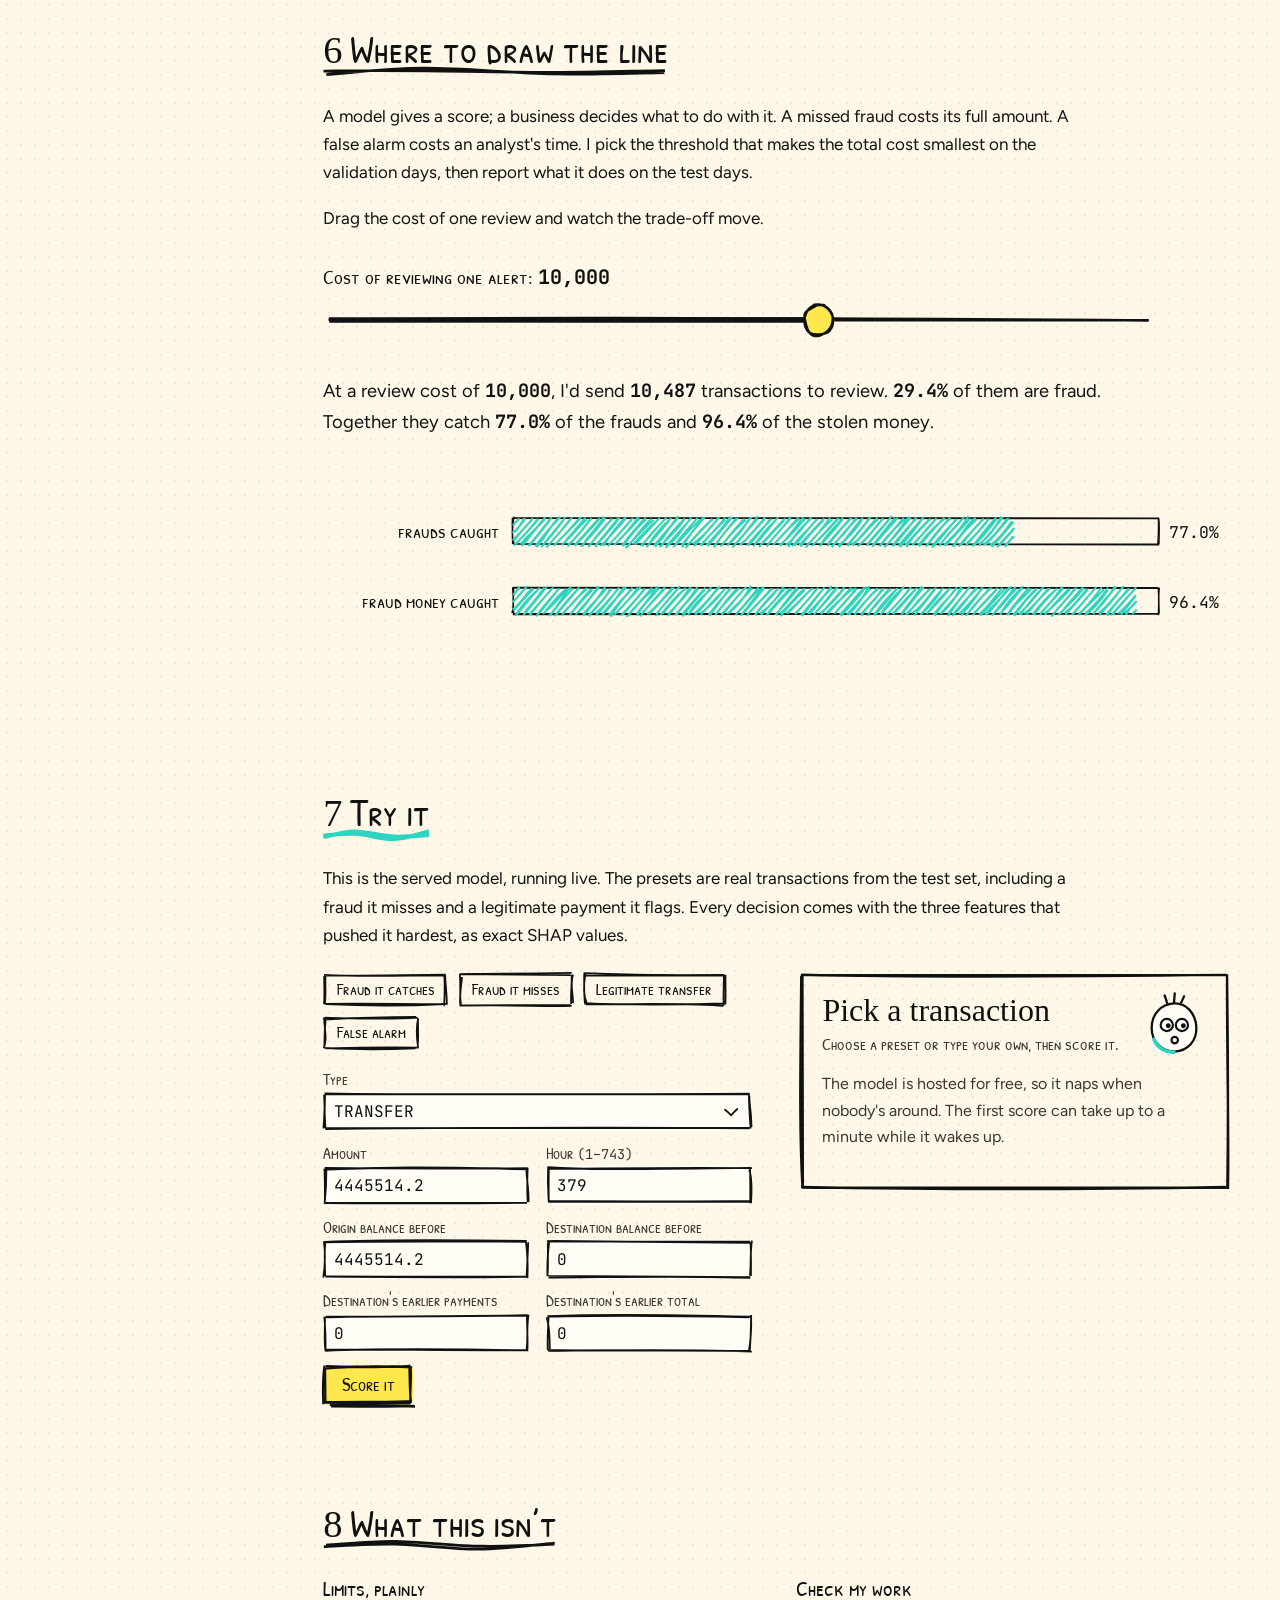
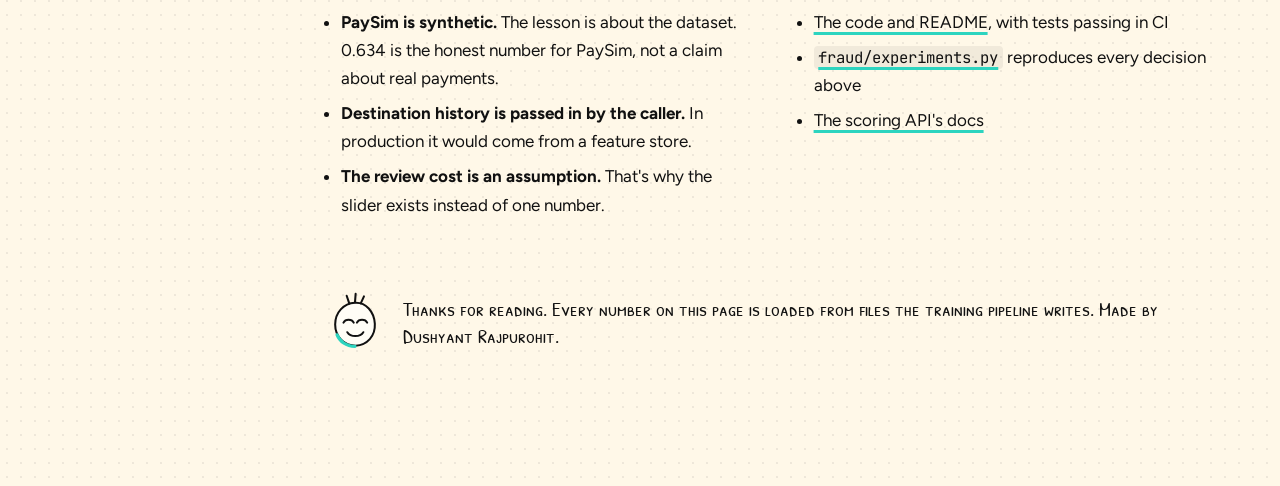
==== commit 8015ccd7: "Story site: dot-field figures in mono; scorer prompt back in the hand face Co-Authored-By: Claude Op" ====
--- a/docs/index.html
+++ b/docs/index.html
@@ -143,12 +143,12 @@
           <code>amount == oldbalanceOrg</code>
         </div>
         <div class="field">
-          <h3>100 frauds</h3>
+          <h3><span class="fig">100</span> frauds</h3>
           <div class="dots" id="dots-fraud" aria-hidden="true"></div>
           <p class="tally" id="tally-fraud" aria-live="polite">Not checked yet.</p>
         </div>
         <div class="field">
-          <h3>100 legitimate transactions</h3>
+          <h3><span class="fig">100</span> legitimate transactions</h3>
           <div class="dots" id="dots-legit" aria-hidden="true"></div>
           <p class="tally" id="tally-legit" aria-live="polite">Not checked yet.</p>
         </div>
--- a/docs/zine.css
+++ b/docs/zine.css
@@ -62,7 +62,7 @@
 }
 .toc a span { font-family: var(--marker); font-size: 0.95rem; color: var(--ink-faint); }
 .toc a:hover { color: var(--ink); background: rgba(255, 232, 77, 0.45); }
-.toc a[aria-current="true"] { color: var(--ink); background: var(--pink); }
+.toc a[aria-current="true"] { color: var(--ink); background: var(--yellow); }
 .toc a[aria-current="true"] span { color: var(--ink); }
 
 .rail-note { margin-top: auto; font: 400 1rem/1.35 var(--hand); color: var(--ink-soft); }
@@ -220,7 +220,8 @@
 .verdict { font: 400 2rem/1.1 var(--marker); margin: 0 0 0.3rem; }
 .verdict.review { color: var(--pink-ink); }
 .verdict.approve { color: var(--teal-ink); }
-.result .meta { font: 400 0.92rem/1.4 var(--mono); color: var(--ink-soft); margin: 0 0 1rem; }
+.result .meta { font: 400 1.05rem/1.35 var(--hand); color: var(--ink-soft); margin: 0 0 1rem; }
+.result .meta.data { font: 400 0.92rem/1.4 var(--mono); }
 .result .msg { font-size: 1rem; color: var(--ink-soft); }
 .reasons { clear: both; }
 .reasons:empty { display: none; }
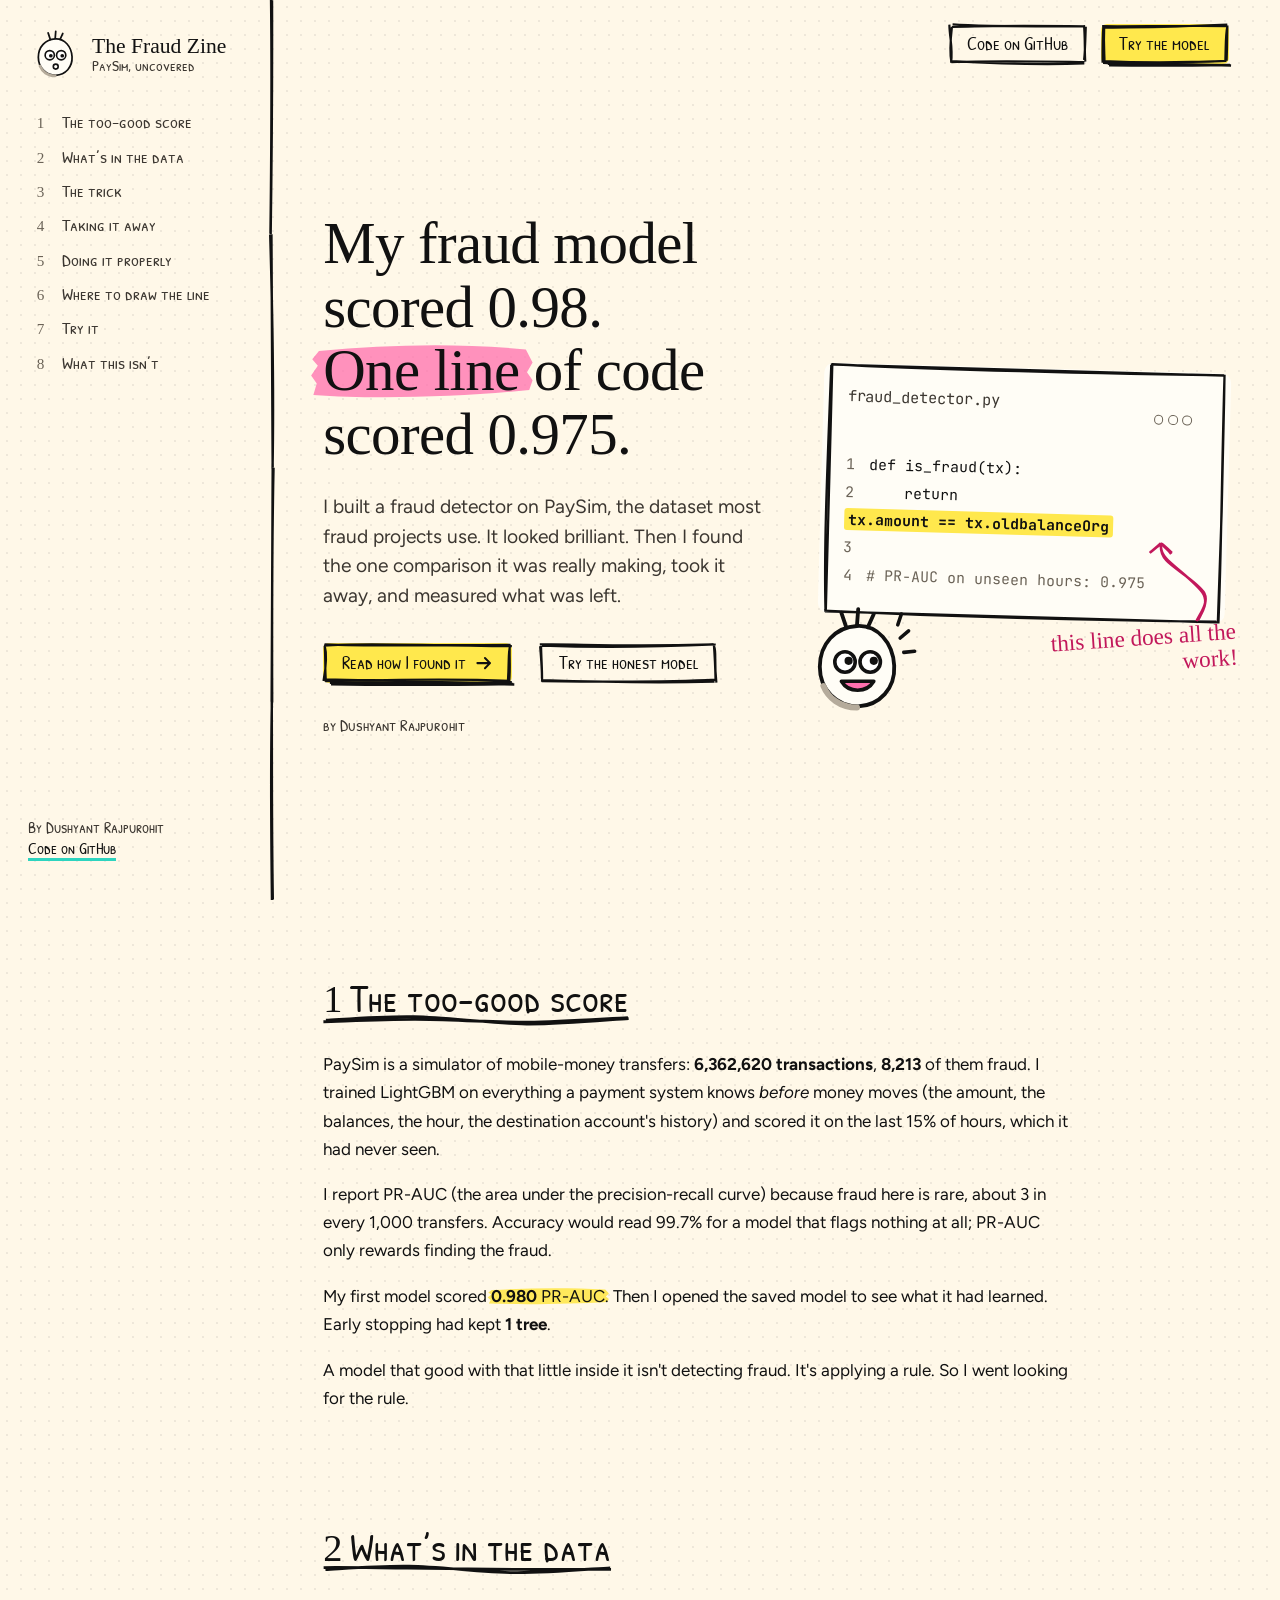
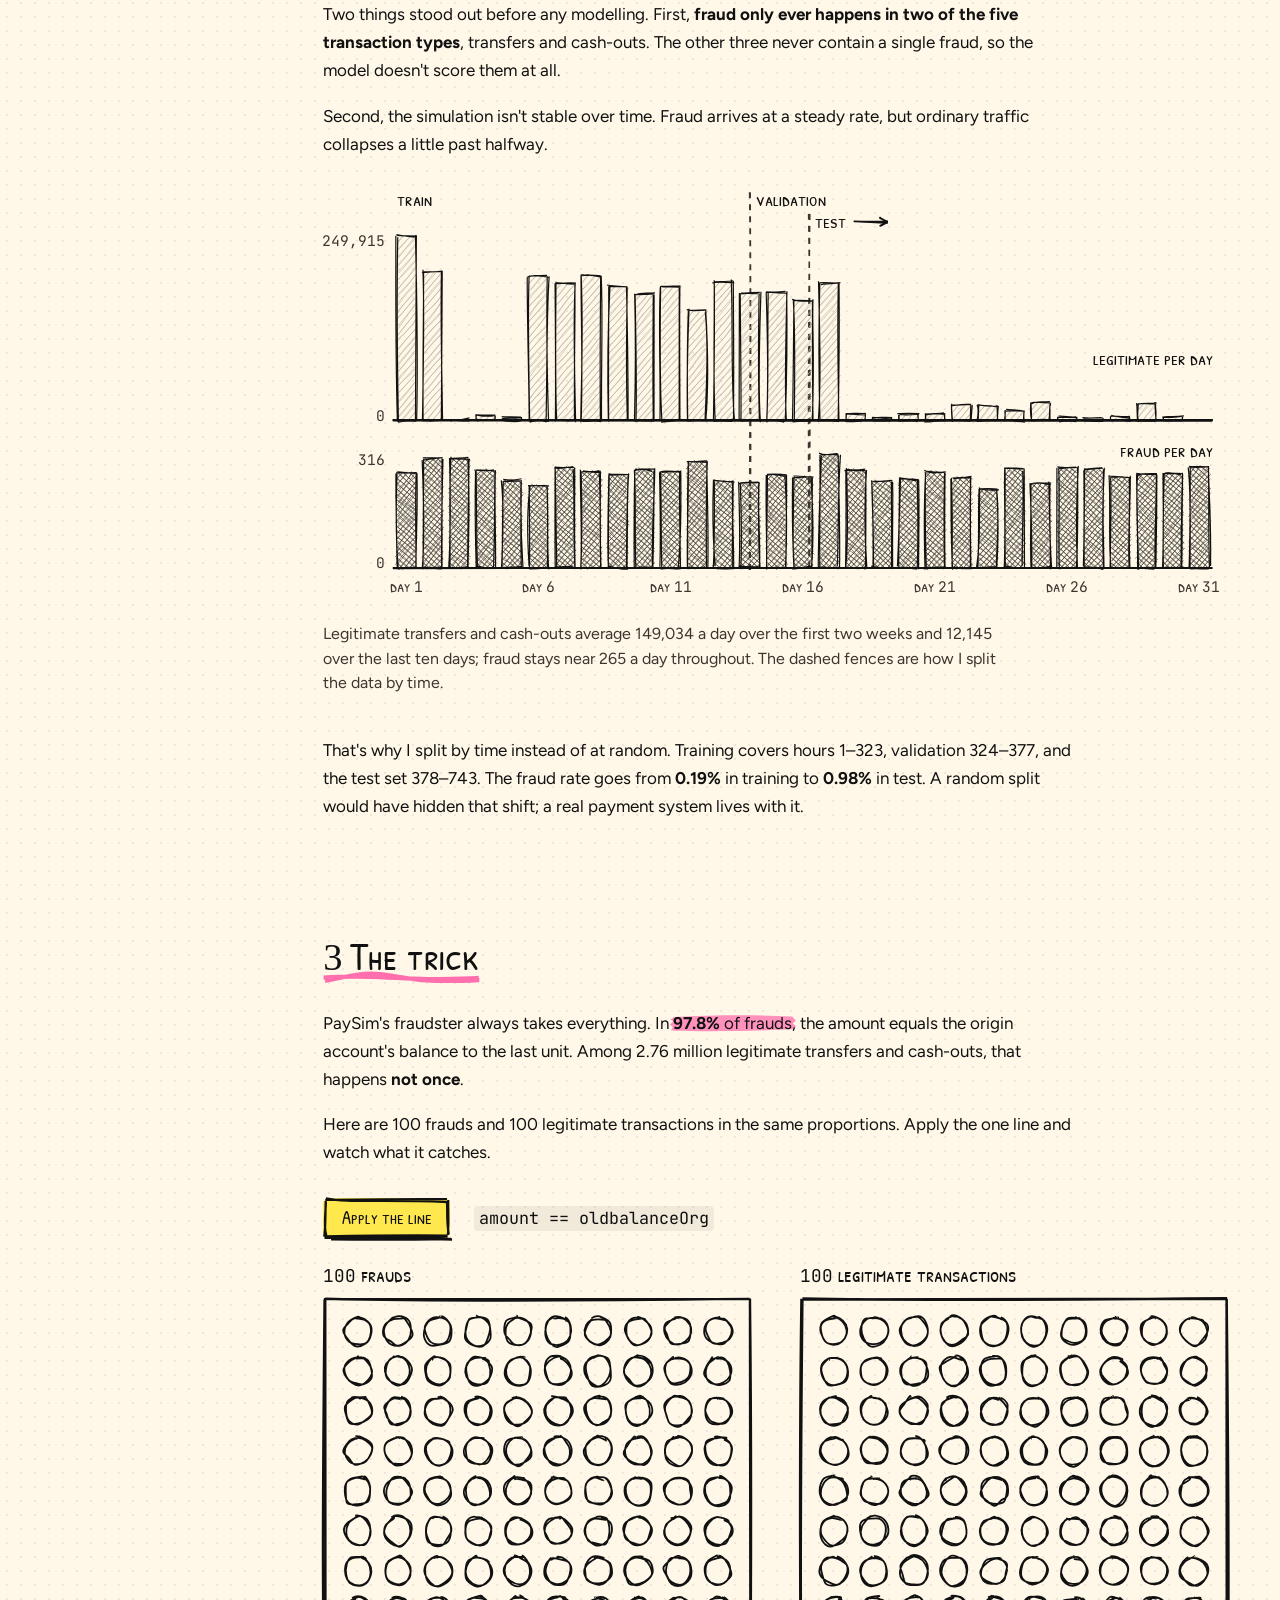
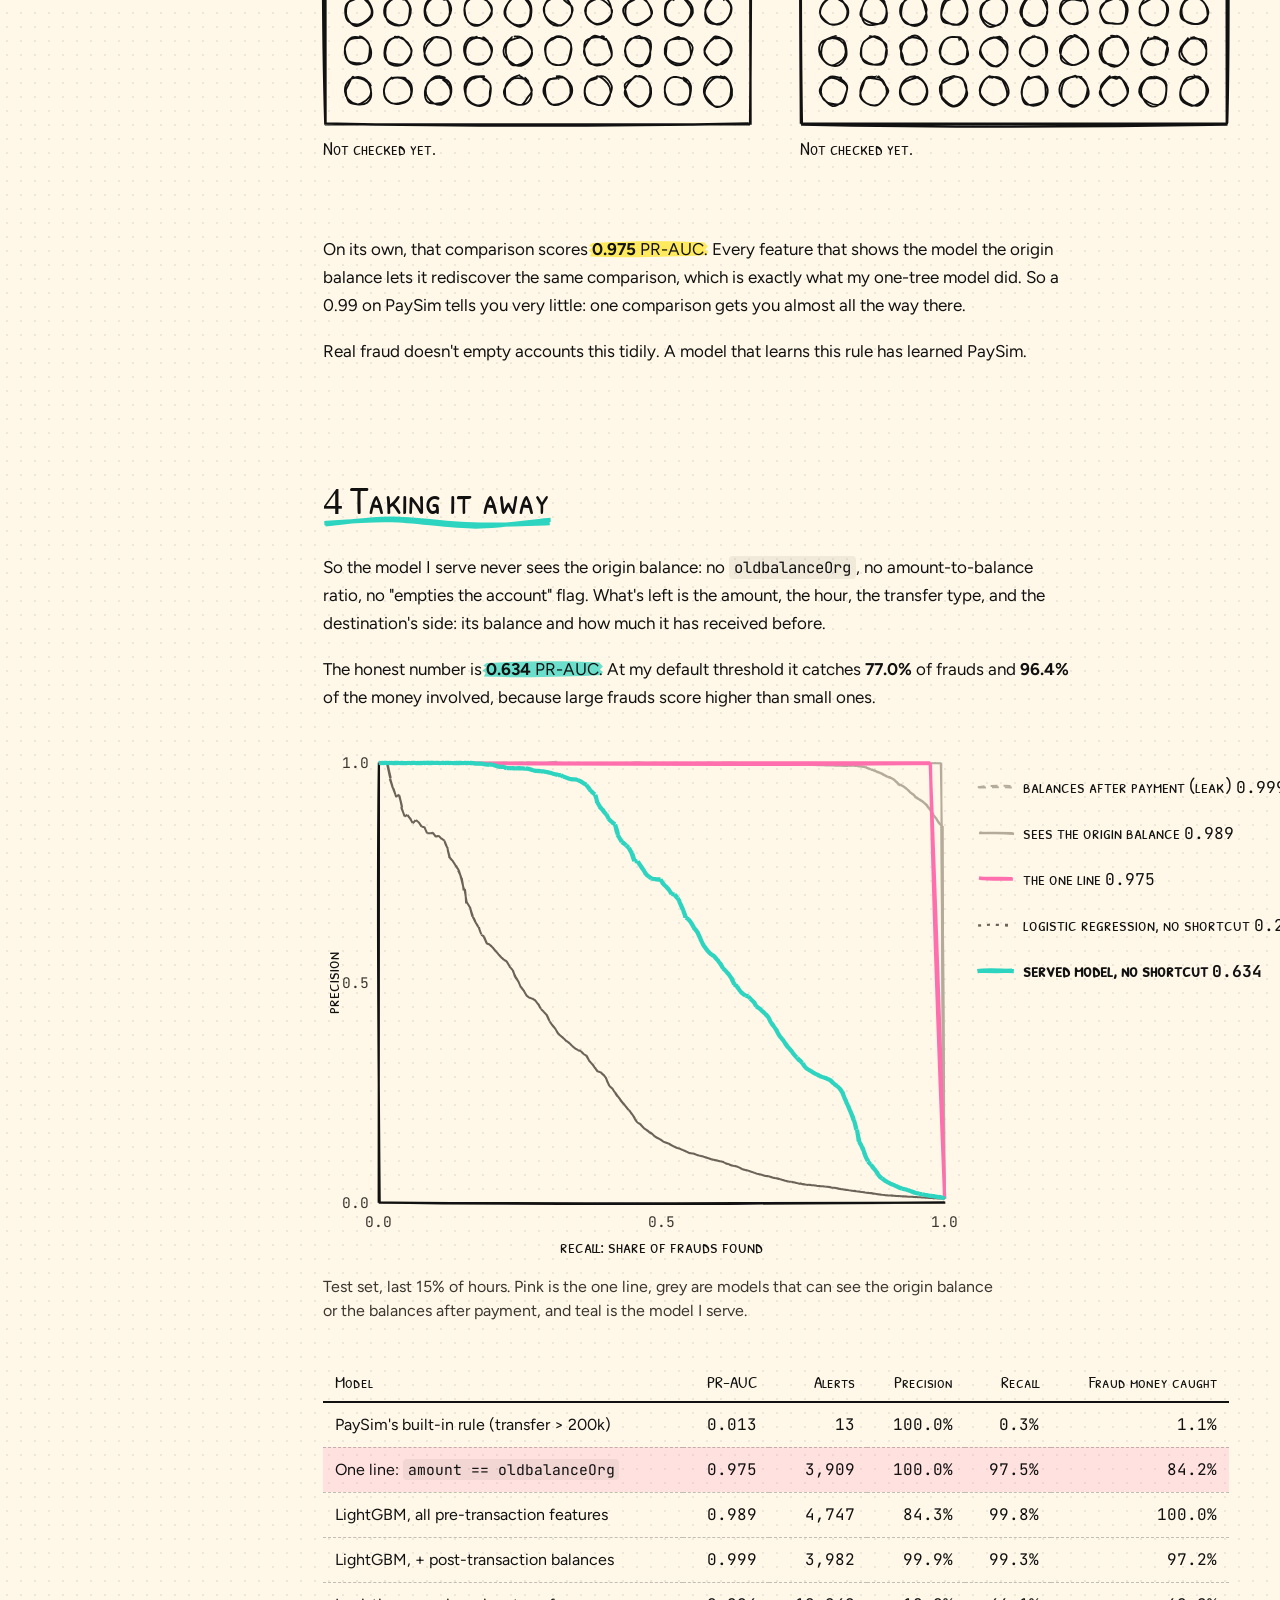
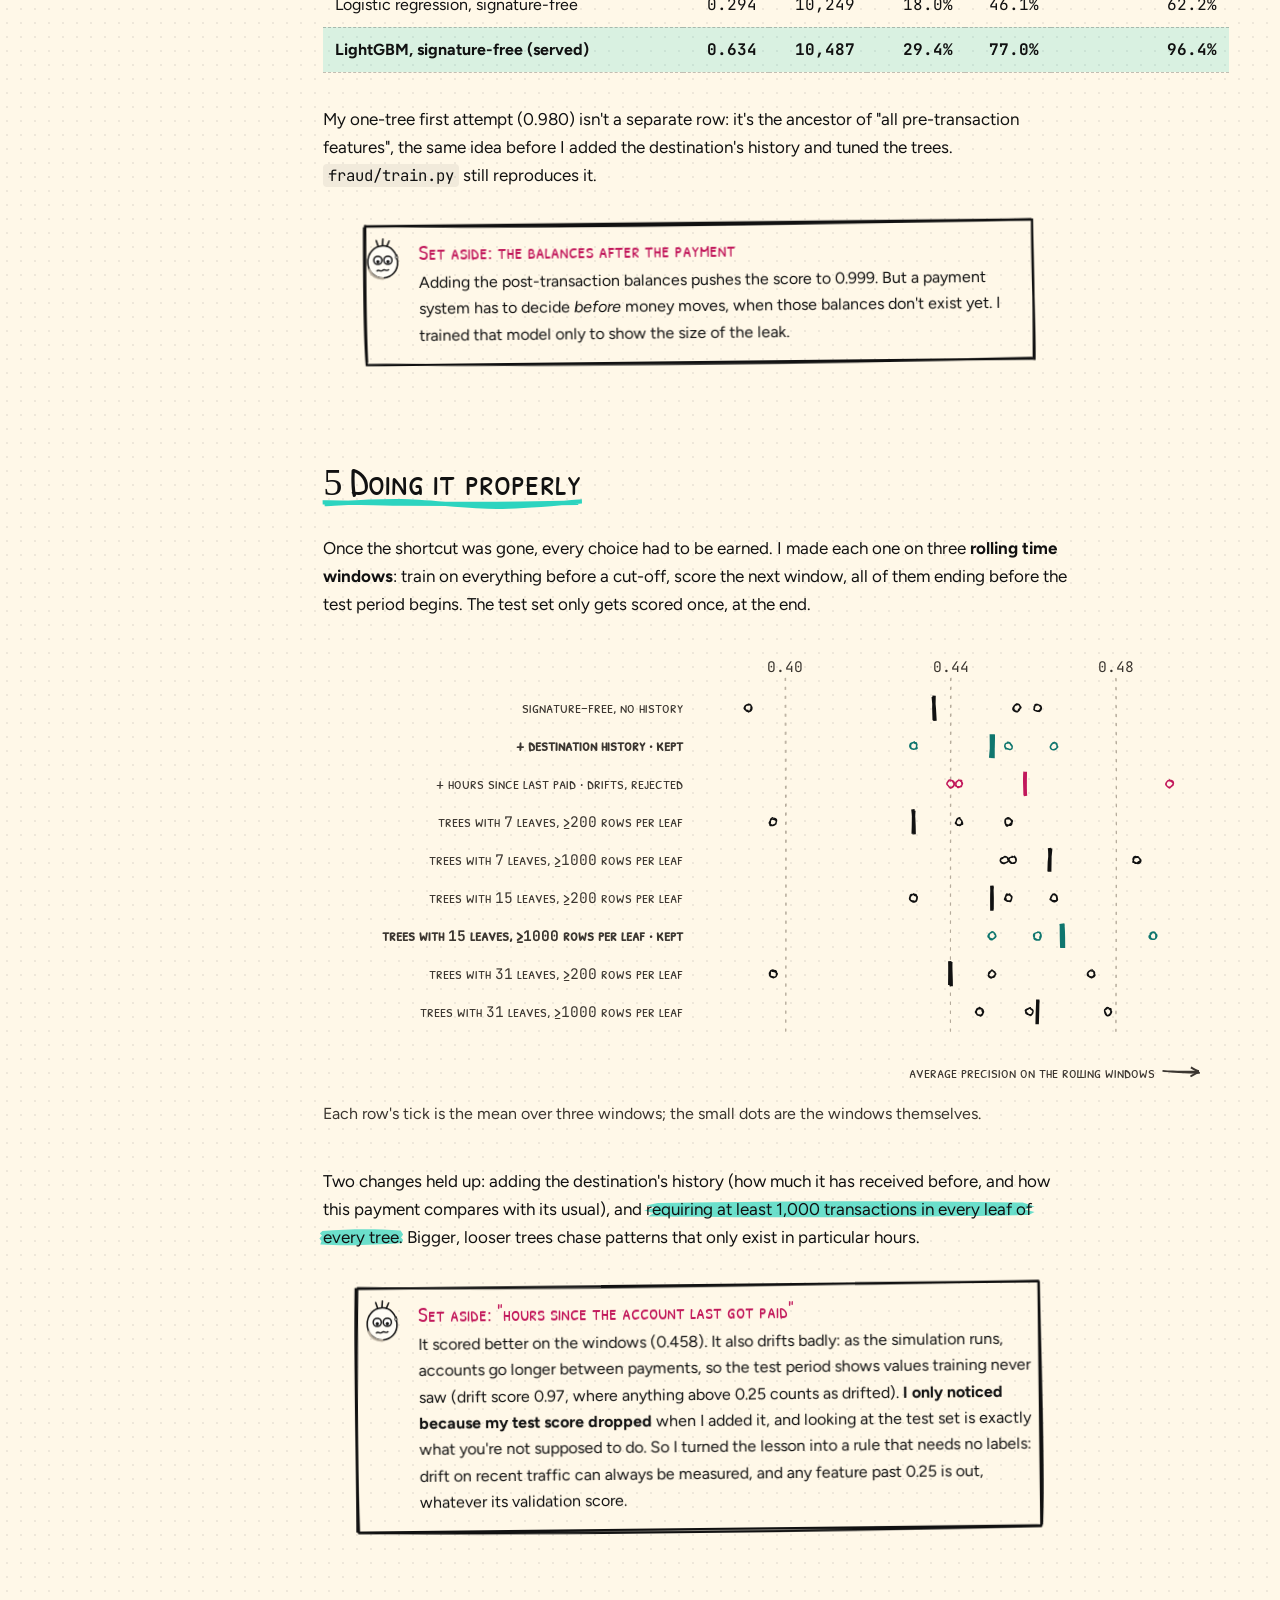
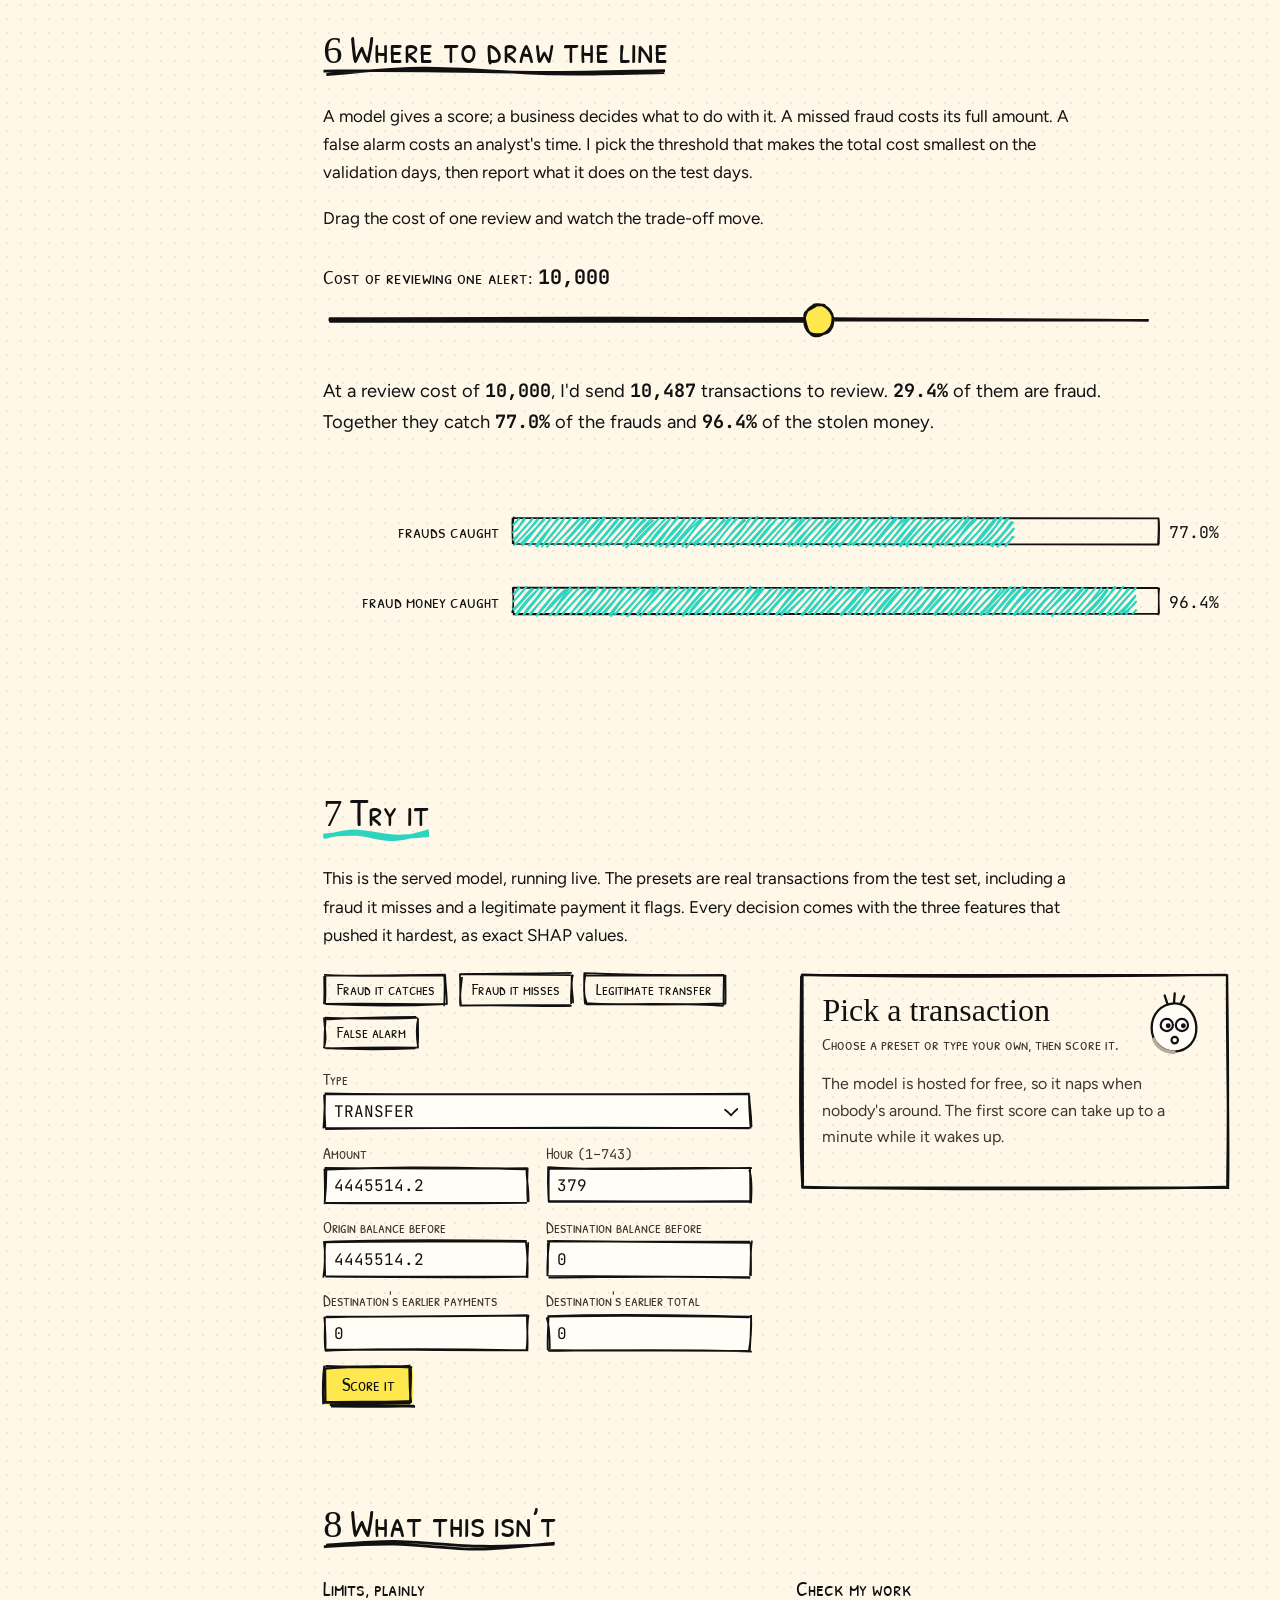
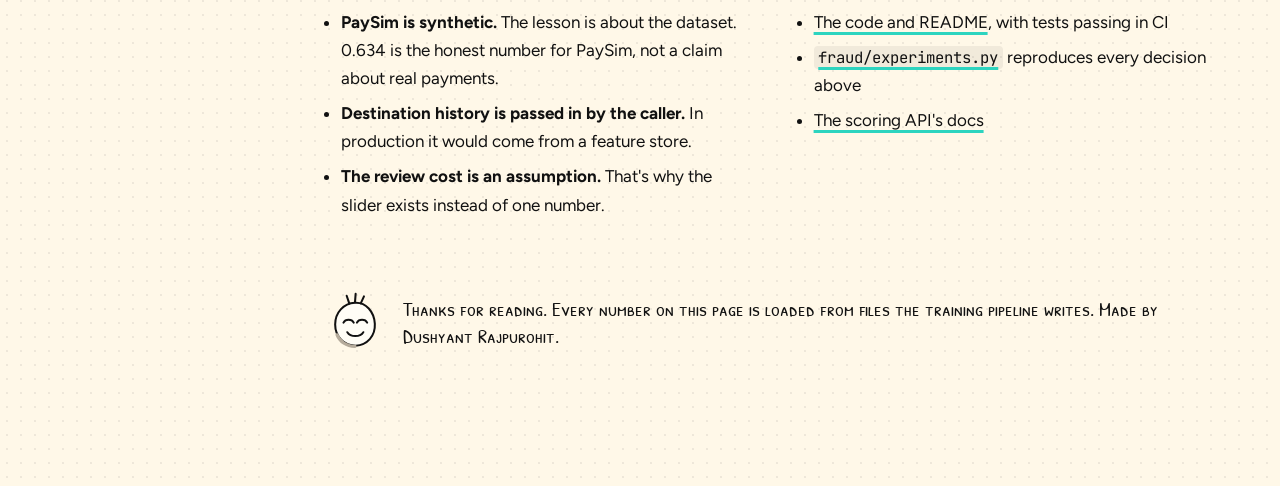
==== commit 25e7fec9: "Story site: tidy the last drift - code card window dots are neutral ink outlines; comments use the i" ====
--- a/docs/index.html
+++ b/docs/index.html
@@ -21,7 +21,7 @@
   <defs>
     <g id="m-head">
       <path d="M50 20c-18 1-31 15-31 34 0 19 14 33 32 33 18-1 31-15 30-34-1-19-14-34-31-33z" fill="#fffdf6" stroke="#111" stroke-width="3.2" stroke-linecap="round"/>
-      <path d="M22 70c4 10 14 18 28 18" fill="none" stroke="#2dd4bf" stroke-width="5" stroke-linecap="round"/>
+      <path d="M22 70c4 10 14 18 28 18" fill="none" stroke="#b5ab9b" stroke-width="5" stroke-linecap="round"/>
       <path d="M41 21l-4-12M50 19l1-13M59 21l5-11" stroke="#111" stroke-width="3.2" stroke-linecap="round"/>
     </g>
     <g id="m-eyes">
@@ -44,7 +44,7 @@
     <use href="#m-head"/><use href="#m-eyes"/>
     <circle cx="40" cy="53" r="3.4" fill="#111"/><circle cx="61" cy="53" r="3.4" fill="#111"/>
     <path d="M38 72c4-4 8 3 12-1s8 3 12-1" fill="none" stroke="#111" stroke-width="3" stroke-linecap="round"/>
-    <path d="M79 38c3 5 3 9 0 10-3-1-3-5 0-10z" fill="#2dd4bf" stroke="#111" stroke-width="2"/>
+    <path d="M79 38c3 5 3 9 0 10-3-1-3-5 0-10z" fill="#fffdf6" stroke="#111" stroke-width="2"/>
   </symbol>
   <symbol id="m-happy" viewBox="0 0 100 100">
     <use href="#m-head"/>
@@ -91,11 +91,11 @@
       </div>
       <div class="reveal-card">
         <div class="codecard" id="codecard">
-          <div class="file"><span>fraud_detector.py</span><span class="dots" aria-hidden="true"><i style="background:#ff6fae"></i><i style="background:#ffe84d"></i><i style="background:#2dd4bf"></i></span></div>
+          <div class="file"><span>fraud_detector.py</span><span class="dots" aria-hidden="true"><i></i><i></i><i></i></span></div>
 <pre><span class="ln">1</span>def is_fraud(tx):
 <span class="ln">2</span>    return <span class="hit" id="hit">tx.amount == tx.oldbalanceOrg</span>
 <span class="ln">3</span>
-<span class="ln">4</span><span id="c4" style="color:#5d564c"># PR-AUC on unseen hours: <span data-v="rule.pr">0.975</span></span></pre>
+<span class="ln">4</span><span id="c4" class="cm"># PR-AUC on unseen hours: <span data-v="rule.pr">0.975</span></span></pre>
         </div>
         <p class="callout" id="callout">this line does all the work!</p>
         <svg class="hero-mascot" role="img" aria-label="The zine's mascot, grinning: gotcha"><use href="#m-gotcha"/></svg>
--- a/docs/zine.css
+++ b/docs/zine.css
@@ -48,6 +48,7 @@
   display: flex; flex-direction: column; gap: 1.5rem;
 }
 .rail-line { position: absolute; top: 0; right: -3px; width: 6px; height: 100%; overflow: visible; pointer-events: none; }
+.rail-base { display: none; position: absolute; left: 0; bottom: -3px; width: 100%; height: 6px; overflow: visible; pointer-events: none; }
 .brand { display: flex; align-items: center; gap: 0.6rem; text-decoration: none; }
 .brand svg { width: 3.4rem; height: 3.4rem; flex: none; }
 .brand-name { font: 400 1.35rem/1.05 var(--marker); }
@@ -111,7 +112,8 @@
   background: #fffdf6; border-radius: 10px;
 }
 .codecard .file { position: relative; display: flex; justify-content: space-between; font: 400 0.95rem var(--mono); color: var(--ink-soft); margin-bottom: 0.9rem; }
-.codecard .dots i { display: inline-block; width: 0.6rem; height: 0.6rem; border-radius: 50%; margin-left: 0.3rem; }
+.codecard .dots i { display: inline-block; width: 0.6rem; height: 0.6rem; border-radius: 50%; margin-left: 0.3rem; border: 1.6px solid var(--ink-faint); }
+.codecard .cm { color: var(--ink-faint); }
 .codecard pre { position: relative; margin: 0; font: 400 clamp(0.88rem, 1.15vw, 1.02rem)/1.9 var(--mono); white-space: pre-wrap; }
 .codecard .ln { color: var(--ink-faint); user-select: none; margin-right: 0.9rem; }
 .codecard .hit { background: var(--yellow); padding: 0.1rem 0.25rem; border-radius: 3px; font-weight: 700; white-space: nowrap; }
@@ -240,12 +242,12 @@
   .layout { grid-template-columns: 1fr; }
   .rail {
     position: sticky; top: 0; z-index: 10; height: auto; flex-direction: row; align-items: center; justify-content: space-between;
-    gap: 0.75rem; padding: 0.6rem 1rem; border-right: 0; border-bottom: 2.5px solid var(--ink); background: var(--paper);
+    gap: 0.75rem; padding: 0.6rem 1rem; background: var(--paper);
   }
   .brand svg { width: 2.4rem; height: 2.4rem; }
   .brand-name { font-size: 1.05rem; }
   .brand-name span { display: none; }
-  .toc-toggle { display: inline-flex; font: 400 1.1rem var(--hand); padding: 0.35rem 0.8rem; border: 2px solid var(--ink); border-radius: 8px; background: var(--yellow); color: var(--ink); cursor: pointer; }
+  .toc-toggle { display: inline-flex; font: 400 1.1rem var(--hand); padding: 0.4rem 0.85rem; border: 0; border-radius: 6px; background: var(--yellow); color: var(--ink); cursor: pointer; }
   .toc { display: none; position: absolute; top: 100%; left: 0; right: 0; padding: 0.75rem 1rem 1rem; background: var(--paper); border-bottom: 2.5px solid var(--ink); }
   .rail.open .toc { display: grid; }
   .rail-note { display: none; }
@@ -256,6 +258,7 @@
   .trick, .scorer { grid-template-columns: 1fr; }
   .setaside { margin-left: 0; }
   .rail-line { display: none; }
+  .rail-base { display: block; }
 }
 @media (max-width: 600px) {
   /* the comparison table stacks: one block per model, every number visible */
@@ -279,3 +282,10 @@
   .callout { width: 11rem; font-size: 1.15rem; bottom: -4.6rem; }
   .hero-mascot { width: 5.5rem; height: 5.5rem; bottom: -5.5rem; left: -0.5rem; }
 }
+
+/* Last on purpose: the font shorthand above resets ligature settings, so code would
+   show "==" as one joined glyph. Readers need to see the two characters. */
+code, pre, pre *, .form input, .fig, .chart .num, .result .meta.data, .readout b, .field .tally b, .slider output {
+  font-variant-ligatures: none;
+  font-feature-settings: "calt" 0, "liga" 0;
+}
